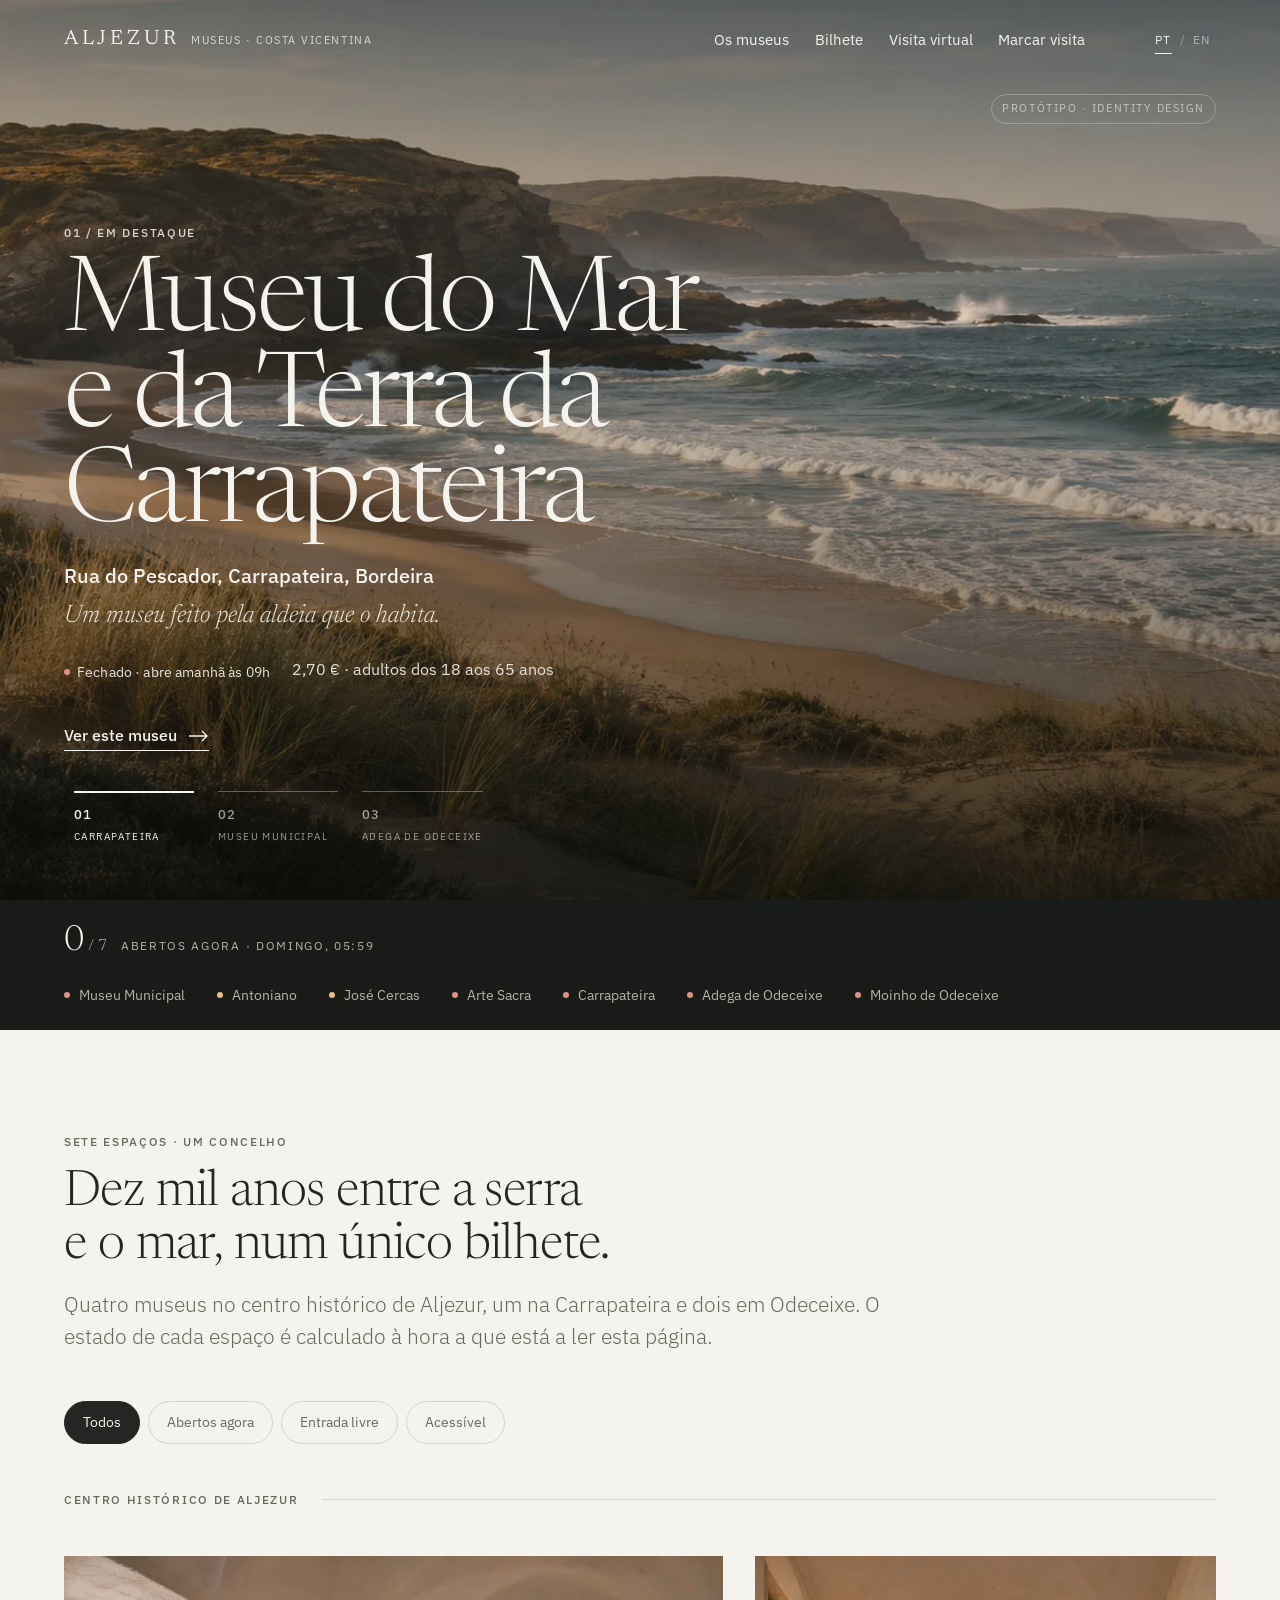
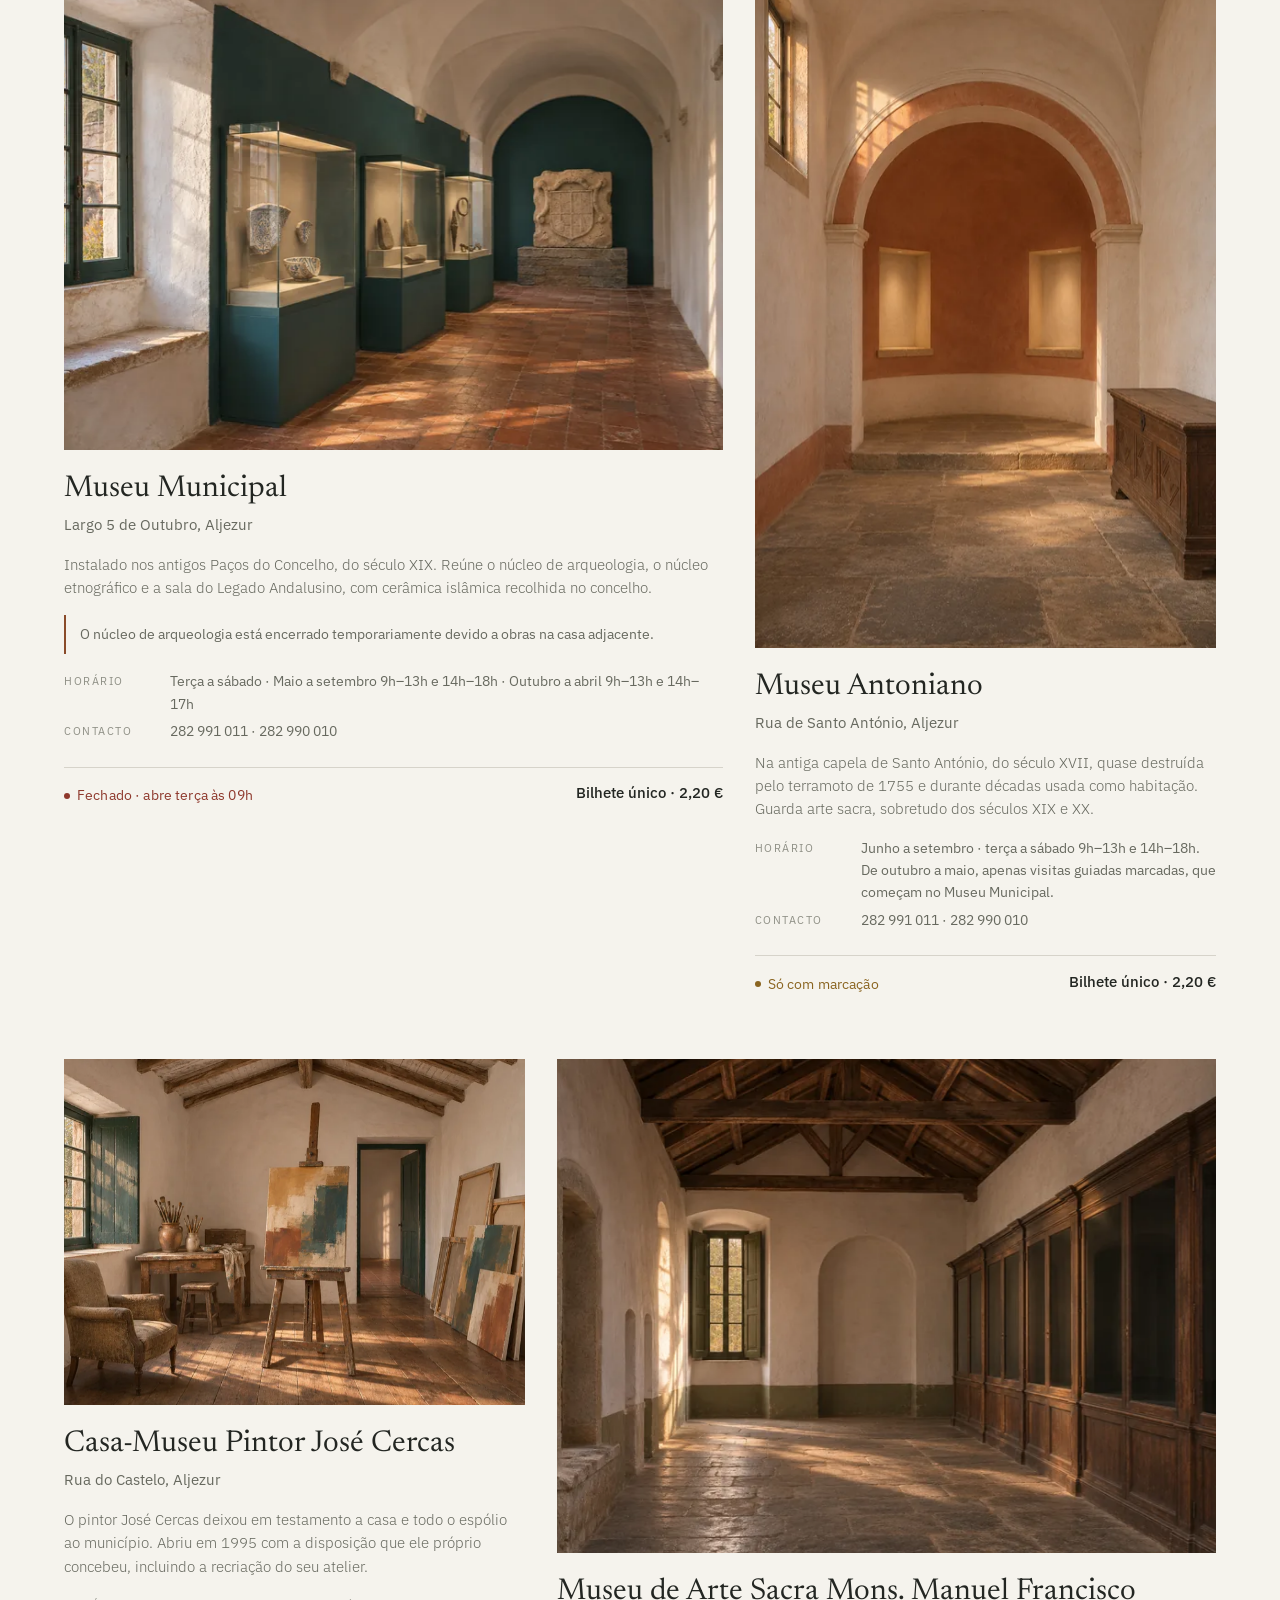
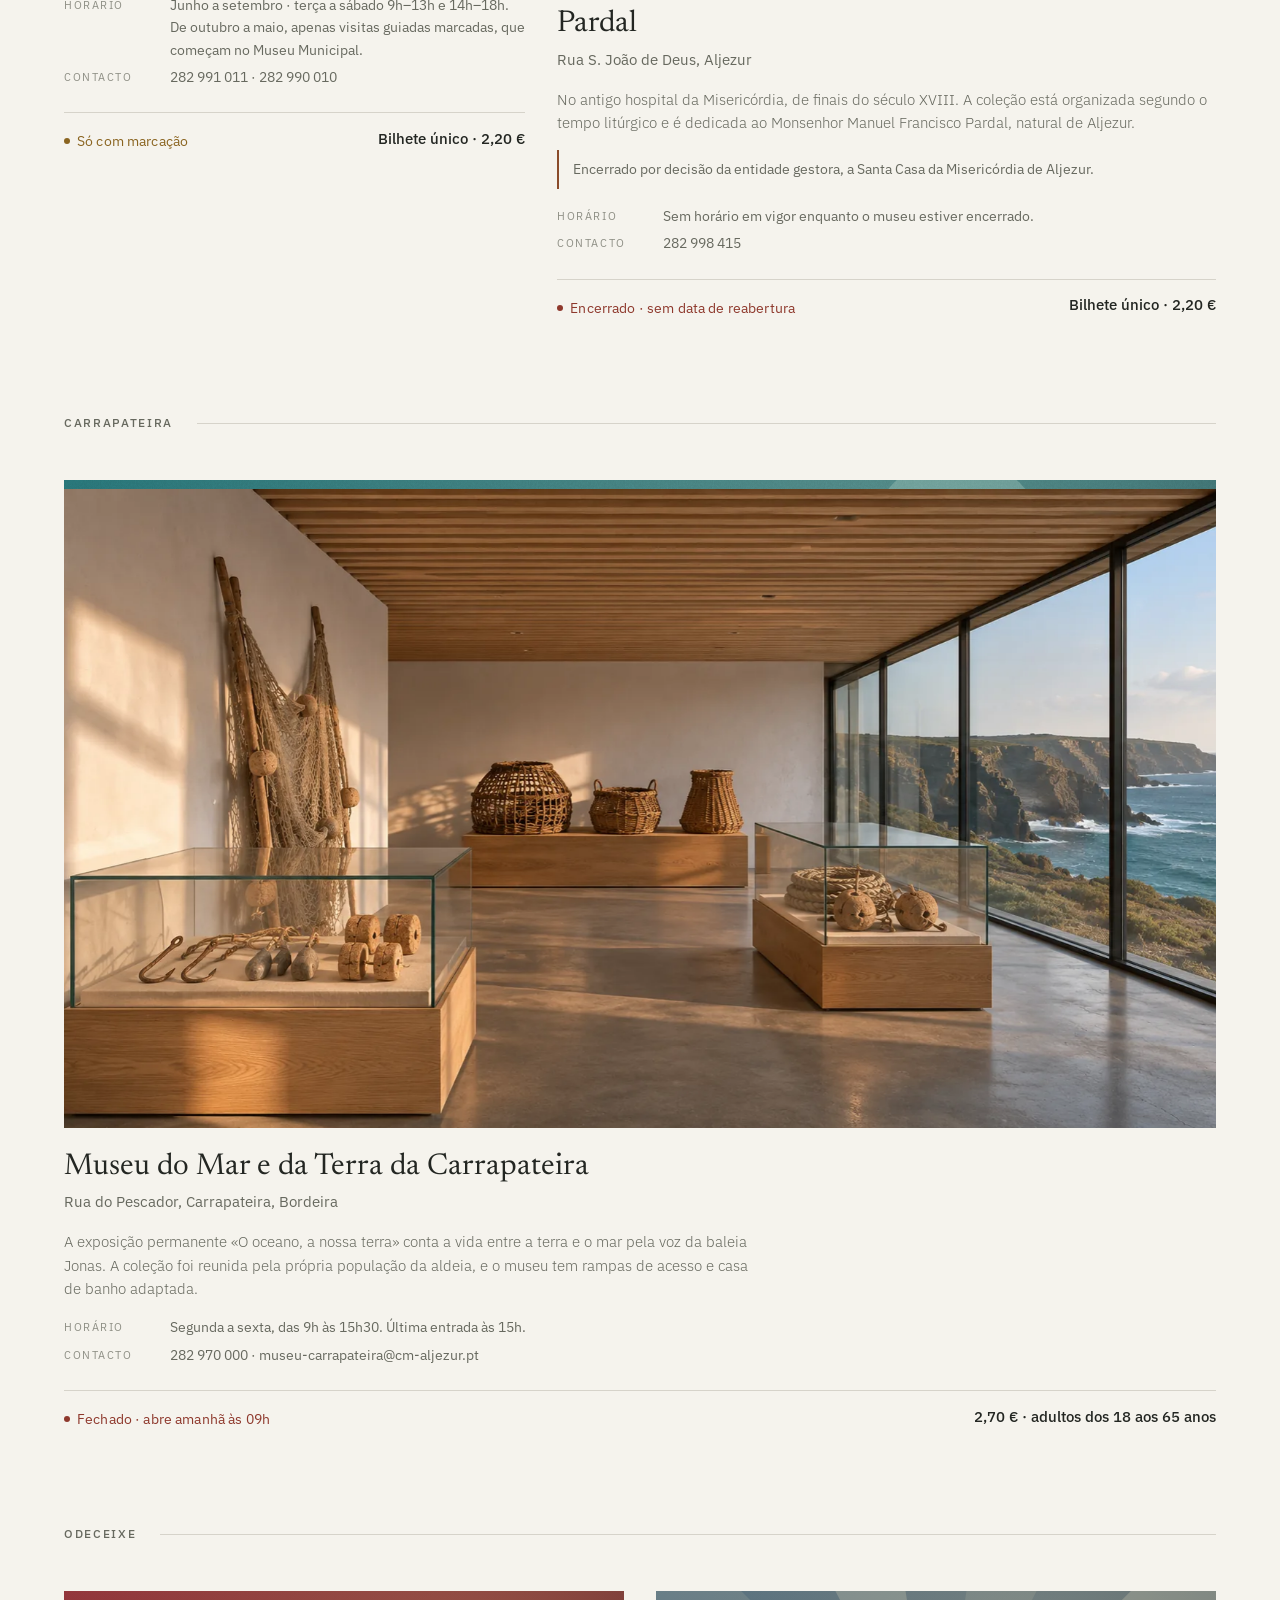
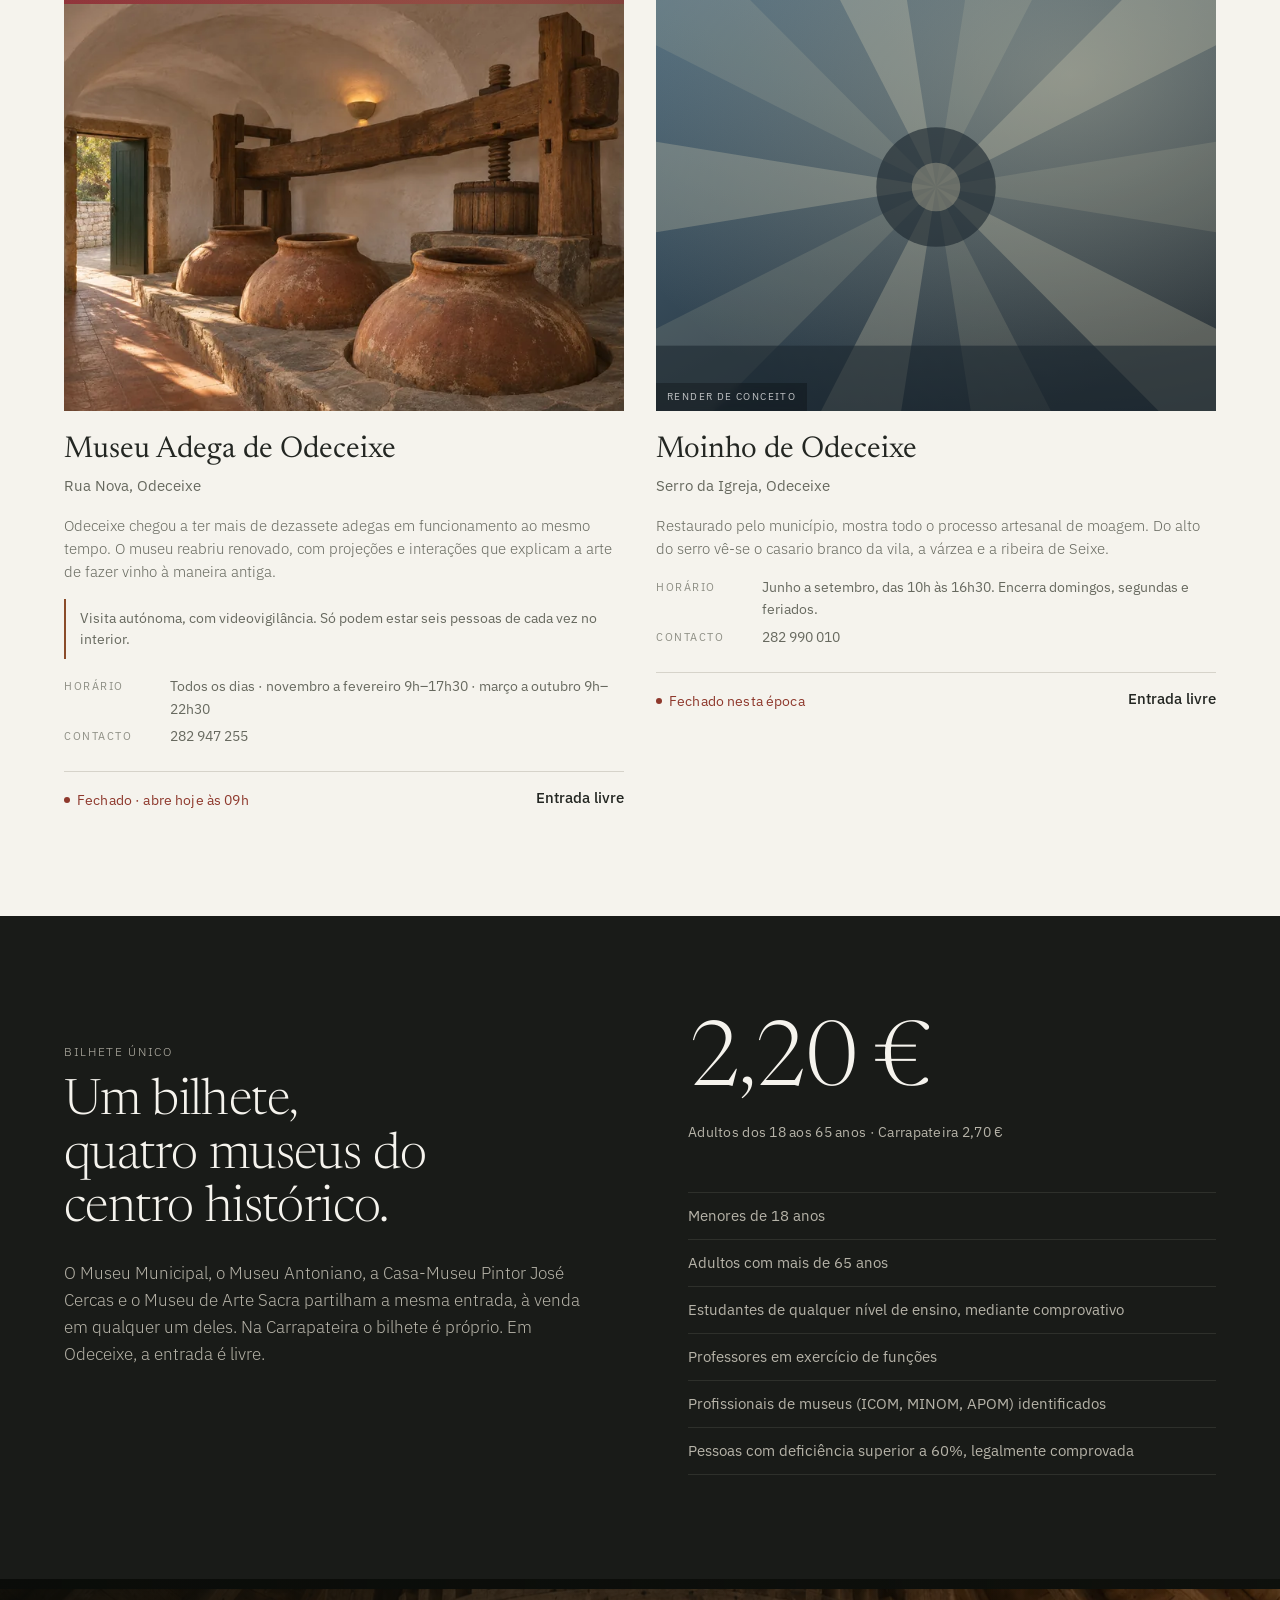
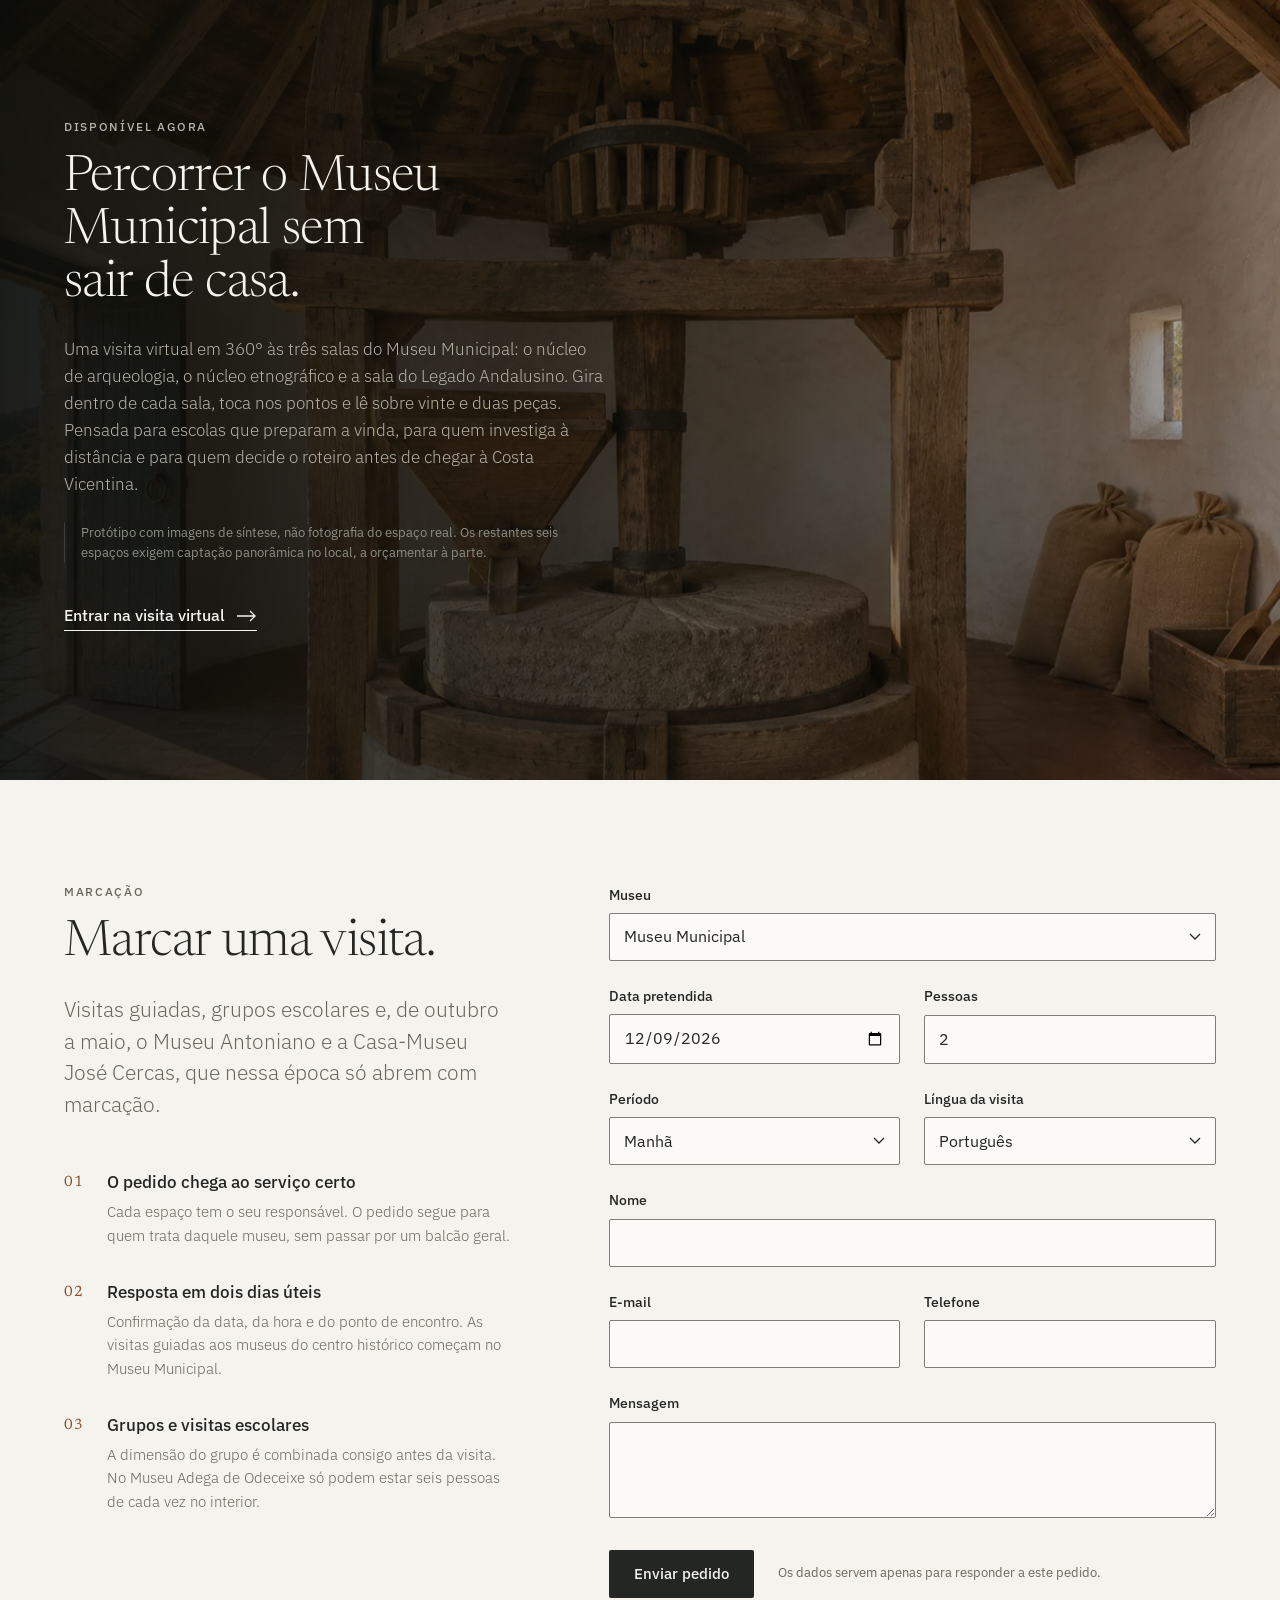
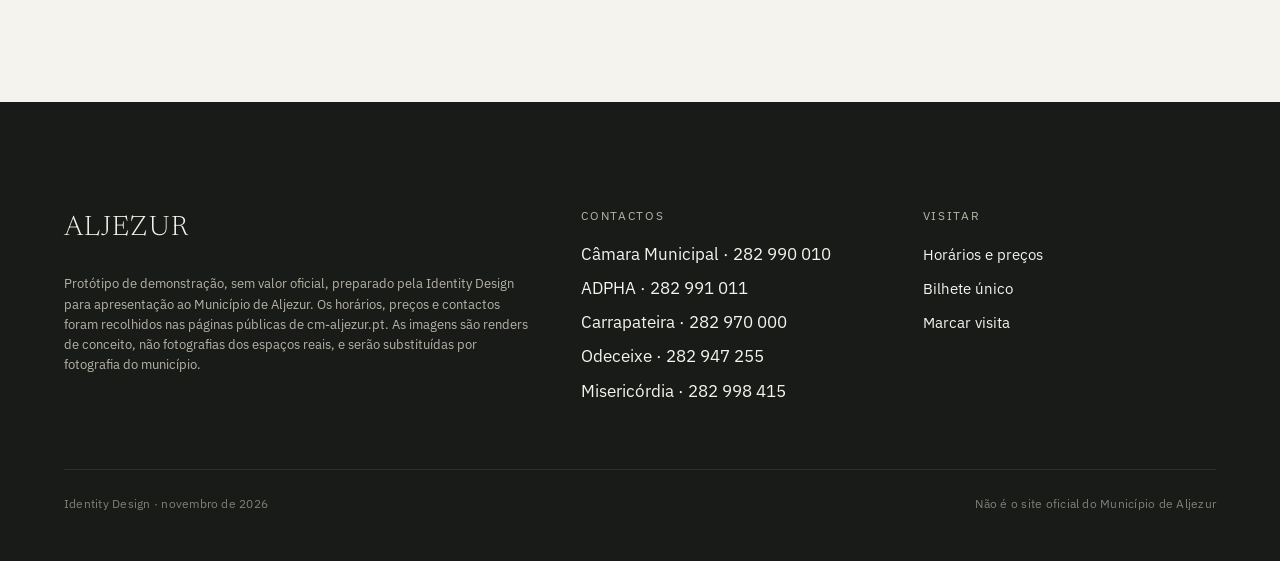
==== index.html @ 4572dcd6 "museu primeiro commit apresentação" ====
<!doctype html>
<html lang="pt-PT" class="no-js">
<head>
<meta charset="utf-8">
<meta name="viewport" content="width=device-width, initial-scale=1, viewport-fit=cover">
<title>Museus de Aljezur — protótipo Identity Design</title>
<meta name="robots" content="noindex, nofollow">
<meta name="theme-color" content="#F5F3ED">
<script>document.documentElement.classList.replace('no-js','js')</script>
<link rel="preconnect" href="https://fonts.googleapis.com">
<link rel="preconnect" href="https://fonts.gstatic.com" crossorigin>
<link href="https://fonts.googleapis.com/css2?family=Newsreader:ital,opsz,wght@0,6..72,300;0,6..72,400;0,6..72,500;1,6..72,300;1,6..72,400&family=IBM+Plex+Sans:wght@300;400;500;600&display=swap" rel="stylesheet">
<link rel="stylesheet" href="css/site.css">
</head>
<body>
<a class="sr-only" href="#conteudo">Saltar para o conteúdo</a>

<header class="site-header" data-header>
  <div class="site-header__inner">
    <a class="brand" href="#top"><span class="brand__word">ALJEZUR</span><span class="brand__desc" data-i="brandDesc">Museus · Costa Vicentina</span></a>
    <nav class="site-nav" aria-label="Principal">
      <ul>
        <li><a href="#museus" data-i="nav1">Os museus</a></li>
        <li><a href="#bilhete" data-i="nav2">Bilhete</a></li>
        <li><a href="visita.html" data-i="nav4">Visita virtual</a></li>
        <li><a href="#marcar" data-i="nav3">Marcar visita</a></li>
      </ul>
    </nav>
    <div class="lang">
      <button id="bpt" class="on" onclick="setLang('pt')">PT</button><span class="sep">/</span><button id="ben" onclick="setLang('en')">EN</button>
    </div>
  </div>
</header>

<main id="conteudo">

<section class="hero" id="top" data-hero>
  <div class="hero__stack" id="heroStack"></div>
  <div class="hero__scrim" aria-hidden="true"></div>
  <span class="hero__proto" data-i="protoTag">Protótipo · Identity Design</span>
  <div class="hero__inner container">
    <div class="hero__content" id="heroContent">
      <p class="label"><span id="hNum">01</span> / <span data-i="hLabel">Em destaque</span></p>
      <h1 class="hero__title" id="hTitle">—</h1>
      <p class="hero__place" id="hPlace">—</p>
      <p class="hero__tagline" id="hTag">—</p>
      <p class="hero__facts"><span id="hStatus"></span><span id="hPrice"></span></p>
      <a class="link-cta link-cta--light hero__cta" href="#museus"><span data-i="hCta">Ver este museu</span> <svg class="arrow" viewBox="0 0 20 12" aria-hidden="true"><path d="M0 6h18M13 1l5 5-5 5" fill="none" stroke="currentColor" stroke-width="1.3"/></svg></a>
    </div>
    <div class="hero__controls" id="heroDots" role="group"></div>
  </div>
</section>

<section class="statusbar">
  <div class="container statusbar__inner">
    <div class="statusbar__now">
      <span class="statusbar__n"><span id="openCount">—</span><span style="font-size:1rem;color:var(--on-dark-2)"> / 7</span></span>
      <span class="statusbar__lbl"><span data-i="sbLbl">Abertos agora</span> · <span id="nowLine">—</span></span>
    </div>
    <ul class="statusbar__list" id="sbList"></ul>
  </div>
</section>

<section class="section" id="museus">
  <div class="container">
    <div class="section-head" data-reveal>
      <p class="label" data-i="secLbl">Sete espaços · um concelho</p>
      <h2 class="section-title" data-i="secTitle">Dez mil anos entre a serra e o mar, num único bilhete.</h2>
      <p class="lede" data-i="secLede">Quatro museus no centro histórico de Aljezur, um na Carrapateira e dois em Odeceixe. O estado de cada espaço é calculado à hora a que está a ler esta página.</p>
      <div class="filters" id="filters"></div>
    </div>
    <div id="zones"></div>
  </div>
</section>

<section class="section band" id="bilhete">
  <div class="container band__grid">
    <div data-reveal>
      <p class="label" style="color:var(--on-dark-2)" data-i="bLbl">Bilhete único</p>
      <h2 class="section-title" style="margin-top:var(--s4)" data-i="bTitle">Um bilhete, quatro museus do centro histórico.</h2>
      <p data-i="bText">O Museu Municipal, o Museu Antoniano, a Casa-Museu Pintor José Cercas e o Museu de Arte Sacra partilham a mesma entrada, à venda em qualquer um deles. Na Carrapateira o bilhete é próprio. Em Odeceixe, a entrada é livre.</p>
    </div>
    <div data-reveal>
      <div class="band__price">2,20 €</div>
      <div class="band__u" data-i="bU">Adultos dos 18 aos 65 anos · Carrapateira 2,70 €</div>
      <ul class="free" id="freeList"></ul>
    </div>
  </div>
</section>

<section class="tour" id="visita">
  <div class="tour__media"><img src="img/moinho-1300.webp" srcset="img/moinho-760.webp 760w, img/moinho-1300.webp 1300w" sizes="100vw" alt="" loading="lazy" decoding="async"></div>
  <div class="tour__scrim" aria-hidden="true"></div>
  <div class="tour__inner">
    <div class="tour__box" data-reveal>
      <p class="label" style="color:var(--on-dark-2)" data-i="tLbl">Próxima fase</p>
      <h2 class="section-title" data-i="tTitle">Percorrer os sete espaços sem sair de casa.</h2>
      <p class="t" data-i="tText">Uma visita virtual em 360°, sala a sala, com os mesmos textos e horários desta página. Pensada para escolas que preparam a vinda, para quem investiga à distância e para quem decide o roteiro antes de chegar à Costa Vicentina.</p>
      <p class="note" data-i="tNote">Requer fotografia panorâmica feita no local, espaço a espaço. Fase autónoma, a orçamentar à parte.</p>
      <a class="link-cta link-cta--light" href="visita.html"><span data-i="tCta">Falar sobre a visita virtual</span> <svg class="arrow" viewBox="0 0 20 12" aria-hidden="true"><path d="M0 6h18M13 1l5 5-5 5" fill="none" stroke="currentColor" stroke-width="1.3"/></svg></a>
    </div>
  </div>
</section>

<section class="section" id="marcar">
  <div class="container book__grid">
    <div data-reveal>
      <p class="label" data-i="mLbl">Marcação</p>
      <h2 class="section-title" style="margin-top:var(--s4)" data-i="mTitle">Marcar uma visita.</h2>
      <p class="lede" style="margin-top:var(--s5)" data-i="mLede">Visitas guiadas, grupos escolares e, de outubro a maio, o Museu Antoniano e a Casa-Museu José Cercas, que nessa época só abrem com marcação.</p>
      <ol class="steps">
        <li><strong data-i="s1t">O pedido chega ao serviço certo</strong><span data-i="s1d">Cada espaço tem o seu responsável. O pedido segue para quem trata daquele museu, sem passar por um balcão geral.</span></li>
        <li><strong data-i="s2t">Resposta em dois dias úteis</strong><span data-i="s2d">Confirmação da data, da hora e do ponto de encontro. As visitas guiadas aos museus do centro histórico começam no Museu Municipal.</span></li>
        <li><strong data-i="s3t">Grupos e visitas escolares</strong><span data-i="s3d">A dimensão do grupo é combinada consigo antes da visita. No Museu Adega de Odeceixe só podem estar seis pessoas de cada vez no interior.</span></li>
      </ol>
    </div>
    <div data-reveal>
      <form class="form" id="form" onsubmit="return send(event)">
        <div class="field"><label class="field__label" for="mu" data-i="lmu">Museu</label><select class="field__input" id="mu" required></select></div>
        <div class="fieldset two">
          <div class="field"><label class="field__label" for="dt" data-i="ldt">Data pretendida</label><input class="field__input" type="date" id="dt" required></div>
          <div class="field"><label class="field__label" for="pp" data-i="lpp">Pessoas</label><input class="field__input" type="number" id="pp" min="1" max="60" value="2" required></div>
        </div>
        <div class="fieldset two">
          <div class="field"><label class="field__label" for="hh" data-i="lhh">Período</label><select class="field__input" id="hh"><option data-i="o1">Manhã</option><option data-i="o2">Tarde</option></select></div>
          <div class="field"><label class="field__label" for="ln" data-i="lln">Língua da visita</label><select class="field__input" id="ln"><option>Português</option><option>English</option><option>Deutsch</option><option>Français</option></select></div>
        </div>
        <div class="field"><label class="field__label" for="nm" data-i="lnm">Nome</label><input class="field__input" type="text" id="nm" required></div>
        <div class="fieldset two">
          <div class="field"><label class="field__label" for="em" data-i="lem">E-mail</label><input class="field__input" type="email" id="em" required></div>
          <div class="field"><label class="field__label" for="tl" data-i="ltl">Telefone</label><input class="field__input" type="tel" id="tl"></div>
        </div>
        <div class="field"><label class="field__label" for="ms" data-i="lms">Mensagem</label><textarea class="field__input" id="ms"></textarea></div>
        <div class="form__foot">
          <button class="btn btn--primary" type="submit" data-i="lsend">Enviar pedido</button>
          <span class="form__note" data-i="lhint">Os dados servem apenas para responder a este pedido.</span>
        </div>
      </form>
      <div class="sent" id="sent">
        <h3 data-i="sentH">Pedido registado</h3>
        <p data-i="sentP">Receberia agora um e-mail de confirmação, e o pedido seguiria para o serviço responsável por este museu.</p>
        <div class="m" data-i="sentM">Neste protótipo nada é enviado nem guardado. Na versão final, o destino de cada pedido é definido com o Município.</div>
      </div>
    </div>
  </div>
</section>

</main>



<footer class="site-footer">
  <div class="container">
    <div class="site-footer__grid">
      <div>
        <div class="site-footer__word">ALJEZUR</div>
        <p class="site-footer__demo" data-i="fDemo">Protótipo de demonstração, sem valor oficial, preparado pela Identity Design para apresentação ao Município de Aljezur. Os horários, preços e contactos foram recolhidos nas páginas públicas de cm-aljezur.pt. As imagens são renders de conceito, não fotografias dos espaços reais, e serão substituídas por fotografia do município.</p>
      </div>
      <div>
        <h4 data-i="fh1">Contactos</h4>
        <ul>
          <li>Câmara Municipal · 282 990 010</li>
          <li>ADPHA · 282 991 011</li>
          <li>Carrapateira · 282 970 000</li>
          <li>Odeceixe · 282 947 255</li>
          <li>Misericórdia · 282 998 415</li>
        </ul>
      </div>
      <div>
        <h4 data-i="fh2">Visitar</h4>
        <ul>
          <li><a href="#museus" data-i="fl1">Horários e preços</a></li>
          <li><a href="#bilhete" data-i="fl2">Bilhete único</a></li>
          <li><a href="#marcar" data-i="fl3">Marcar visita</a></li>
        </ul>
      </div>
    </div>
    <div class="site-footer__sig">
      <span data-i="fs1">Identity Design · novembro de 2026</span>
      <span data-i="fs2">Não é o site oficial do Município de Aljezur</span>
    </div>
  </div>
</footer>

<script>
/* ============================ arte ============================ */
let UID=0;
const star=(cx,cy,r)=>{let p='';for(let i=0;i<16;i++){const a=(Math.PI*2/16)*i-Math.PI/2,rr=i%2?r*0.46:r;p+=(i?'L':'M')+(cx+Math.cos(a)*rr).toFixed(1)+' '+(cy+Math.sin(a)*rr).toFixed(1)}return p+'Z'};
const wedge=(cx,cy,r,a0,a1)=>{const x0=cx+Math.cos(a0)*r,y0=cy+Math.sin(a0)*r,x1=cx+Math.cos(a1)*r,y1=cy+Math.sin(a1)*r;
  return `M${cx} ${cy} L${x0.toFixed(1)} ${y0.toFixed(1)} A${r} ${r} 0 0 1 ${x1.toFixed(1)} ${y1.toFixed(1)} Z`};

function art(kind){
  const id='a'+(++UID);
  const P={
    municipal:['#13332F','#C07A33','#F0D9B0','star'],
    antoniano:['#43200F','#C2541F','#F2CE9C','arch'],
    cercas:['#2E1B2B','#A8503C','#EBB98E','brush'],
    sacra:['#232A1E','#6F7A4E','#DCD6AE','vault'],
    carrapateira:['#07262F','#1E6E72','#AFD8C8','wave'],
    adega:['#2C1016','#8E2F38','#E0A074','vine'],
    moinho:['#1C2730','#4E6B7E','#DCD3B4','mill']
  }[kind];
  const [c1,c2,c3,motif]=P;
  const M={
    star:`<g>
      ${[...Array(4)].map((_,r)=>[...Array(5)].map((_,c)=>{
        const x=c*320-100+(r%2?160:0),y=r*300-110;
        return `<path d="${star(x,y,170)}" fill="${c3}" opacity="${0.1+((r+c)%3)*0.09}"/>
                <path d="${star(x,y,78)}" fill="${c1}" opacity=".5"/>`}).join('')).join('')}
      <rect x="0" y="690" width="1200" height="210" fill="${c1}" opacity=".55"/></g>`,
    arch:`<g>
      <rect x="0" y="0" width="1200" height="900" fill="none"/>
      ${[[-40,470,300],[300,380,330],[700,440,310]].map(([x,y,w],i)=>
      `<path d="M${x} 900 L${x} ${y} A${w/2} ${w/2} 0 0 1 ${x+w} ${y} L${x+w} 900 Z" fill="${c3}" opacity="${[.2,.3,.16][i]}"/>`).join('')}
      <path d="M470 900 L470 560 A95 95 0 0 1 660 560 L660 900 Z" fill="${c1}" opacity=".6"/>
      <rect x="0" y="828" width="1200" height="72" fill="${c1}" opacity=".7"/></g>`,
    brush:`<g>
      <rect x="0" y="700" width="1200" height="200" fill="${c1}" opacity=".5"/>
      <rect x="90" y="250" width="330" height="450" fill="${c3}" opacity=".34"/>
      <rect x="140" y="300" width="230" height="350" fill="${c1}" opacity=".42"/>
      <rect x="455" y="140" width="420" height="560" fill="${c3}" opacity=".2"/>
      <rect x="515" y="200" width="300" height="440" fill="${c1}" opacity=".3"/>
      <rect x="905" y="330" width="250" height="370" fill="${c3}" opacity=".3" transform="rotate(-5 1030 515)"/>
      <path d="M560 700 L620 420 L700 560 L760 470 L820 700 Z" fill="${c3}" opacity=".3"/>
      <circle cx="660" cy="330" r="52" fill="${c3}" opacity=".3"/></g>`,
    vault:`<g>
      <rect x="0" y="770" width="1200" height="130" fill="${c1}" opacity=".6"/>
      <path d="M330 770 L330 390 A270 270 0 0 1 870 390 L870 770 Z" fill="${c3}" opacity=".3"/>
      <path d="M400 770 L400 410 A200 200 0 0 1 800 410 L800 770 Z" fill="${c1}" opacity=".45"/>
      <path d="M470 770 L470 430 A130 130 0 0 1 730 430 L730 770 Z" fill="${c3}" opacity=".26"/>
      <path d="M545 770 L545 450 A55 55 0 0 1 655 450 L655 770 Z" fill="${c1}" opacity=".5"/>
      <circle cx="600" cy="250" r="78" fill="${c3}" opacity=".3"/>
      <circle cx="600" cy="250" r="34" fill="${c1}" opacity=".45"/>
      ${[...Array(8)].map((_,i)=>`<path d="${wedge(600,250,78,(i*Math.PI/4)-0.1,(i*Math.PI/4)+0.1)}" fill="${c1}" opacity=".4"/>`).join('')}</g>`,
    wave:`<g>
      ${[[200,.12],[330,.16],[460,.2],[590,.26],[720,.34],[850,.44]].map(([y,o],i)=>
      `<path d="M-60 ${y} C 240 ${y-70}, 420 ${y+60}, 700 ${y-20} S 1080 ${y-80}, 1280 ${y+10} L1280 900 L-60 900 Z" fill="${c3}" opacity="${o}"/>`).join('')}
      <circle cx="930" cy="180" r="92" fill="${c3}" opacity=".3"/>
      <path d="M-60 560 C 240 490, 420 620, 700 540 S 1080 460, 1280 550 L1280 900 L-60 900 Z" fill="${c1}" opacity=".35"/></g>`,
    vine:`<g>
      ${[[200,.2],[560,.3],[900,.16]].map(([x,o])=>
      `<path d="M${x-150} 900 C ${x-205} 520, ${x-80} 340, ${x} 250 C ${x+80} 340, ${x+205} 520, ${x+150} 900 Z" fill="${c3}" opacity="${o}"/>
       <rect x="${x-46}" y="150" width="92" height="110" fill="${c3}" opacity="${o}"/>`).join('')}
      <path d="M410 900 C 355 520, 480 340, 560 250 C 640 340, 765 520, 710 900 Z" fill="${c1}" opacity=".4"/>
      <rect x="0" y="812" width="1200" height="88" fill="${c1}" opacity=".6"/></g>`,
    mill:`<g>
      ${[...Array(10)].map((_,i)=>`<path d="${wedge(600,420,980,(i*Math.PI*2/10)-0.16,(i*Math.PI*2/10)+0.16)}" fill="${c3}" opacity="${i%2?.26:.13}"/>`).join('')}
      <circle cx="600" cy="420" r="128" fill="${c1}" opacity=".62"/>
      <circle cx="600" cy="420" r="52" fill="${c3}" opacity=".3"/>
      <rect x="0" y="760" width="1200" height="140" fill="${c1}" opacity=".6"/></g>`
  }[motif];
  return `<svg viewBox="0 0 1200 900" preserveAspectRatio="xMidYMid slice" xmlns="http://www.w3.org/2000/svg" role="img" aria-hidden="true">
  <defs>
    <linearGradient id="g${id}" x1="0" y1="0" x2=".7" y2="1">
      <stop offset="0" stop-color="${c2}"/><stop offset="1" stop-color="${c1}"/>
    </linearGradient>
    <radialGradient id="r${id}" cx=".74" cy=".2" r=".9">
      <stop offset="0" stop-color="${c3}" stop-opacity=".4"/><stop offset="1" stop-color="${c3}" stop-opacity="0"/>
    </radialGradient>
    <filter id="n${id}"><feTurbulence type="fractalNoise" baseFrequency=".85" numOctaves="4" stitchTiles="stitch"/><feColorMatrix type="saturate" values="0"/></filter>
  </defs>
  <rect width="1200" height="900" fill="url(#g${id})"/>
  <rect width="1200" height="900" fill="url(#r${id})"/>
  ${M}
  <rect width="1200" height="900" filter="url(#n${id})" opacity=".26" style="mix-blend-mode:overlay"/>
</svg>`;
}

/* ============================ dados ============================ */
const M=[
{id:'municipal',zona:'historico',free:false,acess:false,span:'span-7',
 nome:{pt:'Museu Municipal',en:'Municipal Museum'},
 curto:{pt:'Museu Municipal',en:'Municipal Museum'},
 lugar:{pt:'Largo 5 de Outubro, Aljezur',en:'Largo 5 de Outubro, Aljezur'},
 tag:{pt:'Dez mil anos debaixo do mesmo telhado.',en:'Ten thousand years under one roof.'},
 d:{pt:'Instalado nos antigos Paços do Concelho, do século XIX. Reúne o núcleo de arqueologia, o núcleo etnográfico e a sala do Legado Andalusino, com cerâmica islâmica recolhida no concelho.',
    en:'Set in the 19th-century former town hall. It brings together the archaeology collection, the ethnographic rooms and the Andalusian Legacy hall, with Islamic ceramics found across the municipality.'},
 bilhete:{pt:'Bilhete único · 2,20 €',en:'Combined ticket · €2.20'},
 tel:'282 991 011 · 282 990 010',
 aviso:{pt:'O núcleo de arqueologia está encerrado temporariamente devido a obras na casa adjacente.',
        en:'The archaeology room is temporarily closed owing to building work next door.'},
 ht:{pt:'Terça a sábado · Maio a setembro 9h–13h e 14h–18h · Outubro a abril 9h–13h e 14h–17h',
     en:'Tuesday to Saturday · May–Sep 9am–1pm and 2–6pm · Oct–Apr 9am–1pm and 2–5pm'},
 ep:[{m:[5,6,7,8,9],d:[2,3,4,5,6],j:[[540,780],[840,1080]]},
     {m:[10,11,12,1,2,3,4],d:[2,3,4,5,6],j:[[540,780],[840,1020]]}]},

{id:'antoniano',zona:'historico',free:false,acess:false,span:'span-5',tall:true,
 nome:{pt:'Museu Antoniano',en:'St Anthony Museum'},
 curto:{pt:'Antoniano',en:'St Anthony'},
 lugar:{pt:'Rua de Santo António, Aljezur',en:'Rua de Santo António, Aljezur'},
 tag:{pt:'Uma capela que o terramoto não levou por inteiro.',en:'A chapel the earthquake did not take whole.'},
 d:{pt:'Na antiga capela de Santo António, do século XVII, quase destruída pelo terramoto de 1755 e durante décadas usada como habitação. Guarda arte sacra, sobretudo dos séculos XIX e XX.',
    en:'In the 17th-century chapel of St Anthony, all but destroyed by the 1755 earthquake and later lived in as a house. It holds sacred art, mostly from the 19th and 20th centuries.'},
 bilhete:{pt:'Bilhete único · 2,20 €',en:'Combined ticket · €2.20'},
 tel:'282 991 011 · 282 990 010',
 ht:{pt:'Junho a setembro · terça a sábado 9h–13h e 14h–18h. De outubro a maio, apenas visitas guiadas marcadas, que começam no Museu Municipal.',
     en:'June to September · Tuesday to Saturday 9am–1pm and 2–6pm. October to May, booked guided visits only, starting at the Municipal Museum.'},
 ep:[{m:[6,7,8,9],d:[2,3,4,5,6],j:[[540,780],[840,1080]]},
     {m:[10,11,12,1,2,3,4,5],marcacao:true}]},

{id:'cercas',zona:'historico',free:false,acess:false,span:'span-5',
 nome:{pt:'Casa-Museu Pintor José Cercas',en:'José Cercas House Museum'},
 curto:{pt:'José Cercas',en:'José Cercas'},
 lugar:{pt:'Rua do Castelo, Aljezur',en:'Rua do Castelo, Aljezur'},
 tag:{pt:'A casa de um pintor, tal como ele a deixou.',en:'A painter’s house, exactly as he left it.'},
 d:{pt:'O pintor José Cercas deixou em testamento a casa e todo o espólio ao município. Abriu em 1995 com a disposição que ele próprio concebeu, incluindo a recriação do seu atelier.',
    en:'The painter José Cercas left his house and everything in it to the municipality. It opened in 1995 arranged exactly as he had planned, his studio recreated.'},
 bilhete:{pt:'Bilhete único · 2,20 €',en:'Combined ticket · €2.20'},
 tel:'282 991 011 · 282 990 010',
 ht:{pt:'Junho a setembro · terça a sábado 9h–13h e 14h–18h. De outubro a maio, apenas visitas guiadas marcadas, que começam no Museu Municipal.',
     en:'June to September · Tuesday to Saturday 9am–1pm and 2–6pm. October to May, booked guided visits only, starting at the Municipal Museum.'},
 ep:[{m:[6,7,8,9],d:[2,3,4,5,6],j:[[540,780],[840,1080]]},
     {m:[10,11,12,1,2,3,4,5],marcacao:true}]},

{id:'sacra',zona:'historico',free:false,acess:false,span:'span-7',fechado:true,
 nome:{pt:'Museu de Arte Sacra Mons. Manuel Francisco Pardal',en:'Mons. Manuel Francisco Pardal Museum of Sacred Art'},
 curto:{pt:'Arte Sacra',en:'Sacred Art'},
 lugar:{pt:'Rua S. João de Deus, Aljezur',en:'Rua S. João de Deus, Aljezur'},
 tag:{pt:'O antigo hospital da Misericórdia.',en:'The former Misericórdia hospital.'},
 d:{pt:'No antigo hospital da Misericórdia, de finais do século XVIII. A coleção está organizada segundo o tempo litúrgico e é dedicada ao Monsenhor Manuel Francisco Pardal, natural de Aljezur.',
    en:'In the late 18th-century former Misericórdia hospital. The collection follows the liturgical year and honours Monsignor Manuel Francisco Pardal, born in Aljezur.'},
 bilhete:{pt:'Bilhete único · 2,20 €',en:'Combined ticket · €2.20'},
 tel:'282 998 415',
 aviso:{pt:'Encerrado por decisão da entidade gestora, a Santa Casa da Misericórdia de Aljezur.',
        en:'Closed by decision of the managing body, Santa Casa da Misericórdia de Aljezur.'},
 ht:{pt:'Sem horário em vigor enquanto o museu estiver encerrado.',en:'No opening hours while the museum remains closed.'},
 ep:[]},

{id:'carrapateira',zona:'carrapateira',free:false,acess:true,span:'span-12',wide:true,
 nome:{pt:'Museu do Mar e da Terra da Carrapateira',en:'Carrapateira Museum of the Sea and the Land'},
 curto:{pt:'Carrapateira',en:'Carrapateira'},
 lugar:{pt:'Rua do Pescador, Carrapateira, Bordeira',en:'Rua do Pescador, Carrapateira, Bordeira'},
 tag:{pt:'Um museu feito pela aldeia que o habita.',en:'A museum made by the village that lives it.'},
 d:{pt:'A exposição permanente «O oceano, a nossa terra» conta a vida entre a terra e o mar pela voz da baleia Jonas. A coleção foi reunida pela própria população da aldeia, e o museu tem rampas de acesso e casa de banho adaptada.',
    en:'The permanent exhibition “The ocean, our land” tells of life between land and sea through the voice of Jonas the whale. The collection was gathered by the village itself, and the museum has access ramps and an adapted washroom.'},
 bilhete:{pt:'2,70 € · adultos dos 18 aos 65 anos',en:'€2.70 · adults aged 18 to 65'},
 tel:'282 970 000 · museu-carrapateira@cm-aljezur.pt',
 ht:{pt:'Segunda a sexta, das 9h às 15h30. Última entrada às 15h.',
     en:'Monday to Friday, 9am to 3.30pm. Last entry 3pm.'},
 ep:[{m:[1,2,3,4,5,6,7,8,9,10,11,12],d:[1,2,3,4,5],j:[[540,930]]}]},

{id:'adega',zona:'odeceixe',free:true,acess:false,span:'span-6',
 nome:{pt:'Museu Adega de Odeceixe',en:'Odeceixe Winery Museum'},
 curto:{pt:'Adega de Odeceixe',en:'Odeceixe Winery'},
 lugar:{pt:'Rua Nova, Odeceixe',en:'Rua Nova, Odeceixe'},
 tag:{pt:'Houve dezassete adegas a trabalhar ao mesmo tempo.',en:'Seventeen wineries once worked here at once.'},
 d:{pt:'Odeceixe chegou a ter mais de dezassete adegas em funcionamento ao mesmo tempo. O museu reabriu renovado, com projeções e interações que explicam a arte de fazer vinho à maneira antiga.',
    en:'Odeceixe once had more than seventeen wineries working at the same time. The museum has reopened renewed, with projections and interactive displays on the old way of making wine.'},
 bilhete:{pt:'Entrada livre',en:'Free entry'},
 tel:'282 947 255',
 aviso:{pt:'Visita autónoma, com videovigilância. Só podem estar seis pessoas de cada vez no interior.',
        en:'Self-guided visit, under video surveillance. Only six people may be inside at a time.'},
 ht:{pt:'Todos os dias · novembro a fevereiro 9h–17h30 · março a outubro 9h–22h30',
     en:'Every day · November–February 9am–5.30pm · March–October 9am–10.30pm'},
 ep:[{m:[11,12,1,2],d:[0,1,2,3,4,5,6],j:[[540,1050]]},
     {m:[3,4,5,6,7,8,9,10],d:[0,1,2,3,4,5,6],j:[[540,1350]]}]},

{id:'moinho',zona:'odeceixe',free:true,acess:false,span:'span-6',
 nome:{pt:'Moinho de Odeceixe',en:'Odeceixe Windmill'},
 curto:{pt:'Moinho de Odeceixe',en:'Odeceixe Windmill'},
 lugar:{pt:'Serro da Igreja, Odeceixe',en:'Serro da Igreja, Odeceixe'},
 tag:{pt:'Do alto do serro vê-se a várzea inteira.',en:'From the hilltop the whole floodplain opens up.'},
 d:{pt:'Restaurado pelo município, mostra todo o processo artesanal de moagem. Do alto do serro vê-se o casario branco da vila, a várzea e a ribeira de Seixe.',
    en:'Restored by the municipality, it shows the whole craft of milling. From the hilltop you look out over the white village, the floodplain and the Seixe stream.'},
 bilhete:{pt:'Entrada livre',en:'Free entry'},
 tel:'282 990 010',
 ht:{pt:'Junho a setembro, das 10h às 16h30. Encerra domingos, segundas e feriados.',
     en:'June to September, 10am to 4.30pm. Closed Sundays, Mondays and public holidays.'},
 ep:[{m:[6,7,8,9],d:[2,3,4,5,6],j:[[600,990]]}]}
];

const ZONAS={historico:{pt:'Centro histórico de Aljezur',en:'Aljezur historic centre'},
 carrapateira:{pt:'Carrapateira',en:'Carrapateira'},odeceixe:{pt:'Odeceixe',en:'Odeceixe'}};
const DESTAQUE=['carrapateira','municipal','adega'];
const CARDSIZES='(min-width:1024px) 56vw, (min-width:768px) 50vw, 92vw';
const IMG={
 municipal:{set:'img/municipal-760.webp 760w, img/municipal-1300.webp 1300w',src:'img/municipal-1300.webp',sizes:CARDSIZES},
 antoniano:{set:'img/antoniano-580.webp 580w, img/antoniano-950.webp 950w',src:'img/antoniano-950.webp',sizes:'(min-width:768px) 40vw, 92vw'},
 cercas:{set:'img/cercas-760.webp 760w, img/cercas-1300.webp 1300w',src:'img/cercas-1300.webp',sizes:CARDSIZES},
 sacra:{set:'img/sacra-760.webp 760w, img/sacra-1300.webp 1300w',src:'img/sacra-1300.webp',sizes:CARDSIZES},
 carrapateira:{set:'img/carrapateira-1000.webp 1000w, img/carrapateira-1672.webp 1672w',src:'img/carrapateira-1672.webp',sizes:'(min-width:768px) 92vw, 100vw'},
 adega:{set:'img/adega-760.webp 760w, img/adega-1300.webp 1300w',src:'img/adega-1300.webp',sizes:'(min-width:768px) 48vw, 92vw'},
 moinho:{set:'img/moinho-760.webp 760w, img/moinho-1300.webp 1300w',src:'img/moinho-1300.webp',sizes:'(min-width:768px) 48vw, 92vw'}
};
const HEROIMG={
 carrapateira:{set:'img/hero-2-1100.webp 1100w, img/hero-2-1672.webp 1672w',src:'img/hero-2-1672.webp'},
 municipal:{set:'img/hero-1-1100.webp 1100w, img/hero-1-1672.webp 1672w',src:'img/hero-1-1672.webp'},
 adega:{set:'img/hero-3-1100.webp 1100w, img/hero-3-1672.webp 1672w',src:'img/hero-3-1672.webp'}
};

const T={
pt:{brandDesc:'Museus · Costa Vicentina',nav1:'Os museus',nav2:'Bilhete',nav3:'Marcar visita',nav4:'Visita virtual',
 protoTag:'Protótipo · Identity Design',hLabel:'Em destaque',hCta:'Ver este museu',
 sbLbl:'Abertos agora',secLbl:'Sete espaços · um concelho',
 secTitle:'Dez mil anos entre a serra e o mar, num único bilhete.',
 secLede:'Quatro museus no centro histórico de Aljezur, um na Carrapateira e dois em Odeceixe. O estado de cada espaço é calculado à hora a que está a ler esta página.',
 bLbl:'Bilhete único',bTitle:'Um bilhete, quatro museus do centro histórico.',
 bText:'O Museu Municipal, o Museu Antoniano, a Casa-Museu Pintor José Cercas e o Museu de Arte Sacra partilham a mesma entrada, à venda em qualquer um deles. Na Carrapateira o bilhete é próprio. Em Odeceixe, a entrada é livre.',
 bU:'Adultos dos 18 aos 65 anos · Carrapateira 2,70 €',
 free:['Menores de 18 anos','Adultos com mais de 65 anos','Estudantes de qualquer nível de ensino, mediante comprovativo','Professores em exercício de funções','Profissionais de museus (ICOM, MINOM, APOM) identificados','Pessoas com deficiência superior a 60%, legalmente comprovada'],
 tLbl:'Disponível agora',tTitle:'Percorrer o Museu Municipal sem sair de casa.',
 tText:'Uma visita virtual em 360° às três salas do Museu Municipal: o núcleo de arqueologia, o núcleo etnográfico e a sala do Legado Andalusino. Gira dentro de cada sala, toca nos pontos e lê sobre vinte e duas peças. Pensada para escolas que preparam a vinda, para quem investiga à distância e para quem decide o roteiro antes de chegar à Costa Vicentina.',
 tNote:'Protótipo com imagens de síntese, não fotografia do espaço real. Os restantes seis espaços exigem captação panorâmica no local, a orçamentar à parte.',
 tCta:'Entrar na visita virtual',
 mLbl:'Marcação',mTitle:'Marcar uma visita.',
 mLede:'Visitas guiadas, grupos escolares e, de outubro a maio, o Museu Antoniano e a Casa-Museu José Cercas, que nessa época só abrem com marcação.',
 s1t:'O pedido chega ao serviço certo',s1d:'Cada espaço tem o seu responsável. O pedido segue para quem trata daquele museu, sem passar por um balcão geral.',
 s2t:'Resposta em dois dias úteis',s2d:'Confirmação da data, da hora e do ponto de encontro. As visitas guiadas aos museus do centro histórico começam no Museu Municipal.',
 s3t:'Grupos e visitas escolares',s3d:'A dimensão do grupo é combinada consigo antes da visita. No Museu Adega de Odeceixe só podem estar seis pessoas de cada vez no interior.',
 lmu:'Museu',ldt:'Data pretendida',lpp:'Pessoas',lhh:'Período',o1:'Manhã',o2:'Tarde',lln:'Língua da visita',lnm:'Nome',lem:'E-mail',ltl:'Telefone',lms:'Mensagem',lsend:'Enviar pedido',
 lhint:'Os dados servem apenas para responder a este pedido.',
 sentH:'Pedido registado',sentP:'Receberia agora um e-mail de confirmação, e o pedido seguiria para o serviço responsável por este museu.',
 sentM:'Neste protótipo nada é enviado nem guardado. Na versão final, o destino de cada pedido é definido com o Município.',
 fDemo:'Protótipo de demonstração, sem valor oficial, preparado pela Identity Design para apresentação ao Município de Aljezur. Os horários, preços e contactos foram recolhidos nas páginas públicas de cm-aljezur.pt. As imagens são renders de conceito, não fotografias dos espaços reais, e serão substituídas por fotografia do município.',
 fh1:'Contactos',fh2:'Visitar',fl1:'Horários e preços',fl2:'Bilhete único',fl3:'Marcar visita',
 fs1:'Identity Design · novembro de 2026',fs2:'Não é o site oficial do Município de Aljezur',
 fTodos:'Todos',fAbertos:'Abertos agora',fLivre:'Entrada livre',fAcess:'Acessível',
 rHorario:'Horário',rMorada:'Morada',rContacto:'Contacto',
 aberto:'Aberto agora',fecha:'fecha às',fechado:'Fechado',encerrado:'Encerrado',marcacao:'Só com marcação',epoca:'Fechado nesta época',
 abre:'abre',hoje:'hoje',amanha:'amanhã',as:'às',semPrevisao:'sem data de reabertura',
 verMais:'Marcar visita',imagem:'Render de conceito',
 ndias:['domingo','segunda','terça','quarta','quinta','sexta','sábado']},
en:{brandDesc:'Museums · Vicentine Coast',nav1:'The museums',nav2:'Ticket',nav3:'Book a visit',nav4:'Virtual visit',
 protoTag:'Prototype · Identity Design',hLabel:'Featured',hCta:'See this museum',
 sbLbl:'Open now',secLbl:'Seven sites · one municipality',
 secTitle:'Ten thousand years between the hills and the sea, on a single ticket.',
 secLede:'Four museums in the historic centre of Aljezur, one in Carrapateira and two in Odeceixe. Each status is worked out for the moment you are reading this page.',
 bLbl:'Combined ticket',bTitle:'One ticket, four museums in the historic centre.',
 bText:'The Municipal Museum, the St Anthony Museum, the José Cercas House Museum and the Museum of Sacred Art share one entry, sold at any of them. Carrapateira has its own ticket. In Odeceixe, entry is free.',
 bU:'Adults aged 18 to 65 · Carrapateira €2.70',
 free:['Under 18','Over 65','Students at any level, on presentation of proof','Teachers currently in service','Museum professionals (ICOM, MINOM, APOM) with identification','People with a certified disability above 60%'],
 tLbl:'Available now',tTitle:'Walk through the Municipal Museum without leaving home.',
 tText:'A 360° virtual visit to the three rooms of the Municipal Museum: archaeology, ethnography and the Andalusian Legacy hall. Turn around inside each room, tap the markers and read about twenty-two objects. The tour itself is in Portuguese for now.',
 tNote:'A prototype built on synthetic imagery, not photographs of the real rooms. The other six spaces need panoramic photography shot on site, quoted separately.',
 tCta:'Enter the virtual visit',
 mLbl:'Booking',mTitle:'Book a visit.',
 mLede:'Guided visits, school groups, and — from October to May — the St Anthony Museum and the José Cercas House Museum, which in that season open by appointment only.',
 s1t:'The request reaches the right service',s1d:'Each site has its own keeper. The request goes to whoever looks after that museum, not to a general desk.',
 s2t:'An answer within two working days',s2d:'Confirming the date, the time and the meeting point. Guided visits to the historic-centre museums begin at the Municipal Museum.',
 s3t:'Groups and school visits',s3d:'Group size is agreed with you before the visit. At the Odeceixe Winery Museum only six people may be inside at a time.',
 lmu:'Museum',ldt:'Preferred date',lpp:'People',lhh:'Time of day',o1:'Morning',o2:'Afternoon',lln:'Language',lnm:'Name',lem:'E-mail',ltl:'Phone',lms:'Message',lsend:'Send request',
 lhint:'Your details are used only to answer this request.',
 sentH:'Request recorded',sentP:'You would now receive a confirmation e-mail, and the request would go to the service responsible for this museum.',
 sentM:'Nothing is sent or stored in this prototype. In the final version, where each request goes is agreed with the Municipality.',
 fDemo:'Demonstration prototype, with no official standing, prepared by Identity Design to present to the Municipality of Aljezur. Hours, prices and contacts were gathered from the public pages of cm-aljezur.pt. The imagery consists of concept renders, not photographs of the actual spaces, and will be replaced by the municipality’s own photography.',
 fh1:'Contact',fh2:'Visit',fl1:'Hours and prices',fl2:'Combined ticket',fl3:'Book a visit',
 fs1:'Identity Design · November 2026',fs2:'Not the official site of the Municipality of Aljezur',
 fTodos:'All',fAbertos:'Open now',fLivre:'Free entry',fAcess:'Accessible',
 rHorario:'Hours',rMorada:'Address',rContacto:'Contact',
 aberto:'Open now',fecha:'closes at',fechado:'Closed',encerrado:'Closed',marcacao:'By appointment',epoca:'Closed this season',
 abre:'opens',hoje:'today',amanha:'tomorrow',as:'at',semPrevisao:'no reopening date',
 verMais:'Book a visit',imagem:'Concept render',
 ndias:['Sunday','Monday','Tuesday','Wednesday','Thursday','Friday','Saturday']}
};

let LANG='pt',FILTER='todos',HERO=0;

/* ============================ tempo ============================ */
function agora(){
  const f=new Intl.DateTimeFormat('en-GB',{timeZone:'Europe/Lisbon',year:'numeric',month:'numeric',day:'numeric',hour:'2-digit',minute:'2-digit',weekday:'short',hourCycle:'h23'});
  const p={};f.formatToParts(new Date()).forEach(x=>p[x.type]=x.value);
  const W={Sun:0,Mon:1,Tue:2,Wed:3,Thu:4,Fri:5,Sat:6};
  return{y:+p.year,mo:+p.month,da:+p.day,wd:W[p.weekday],min:(+p.hour)*60+(+p.minute),hh:p.hour,mm:p.minute};
}
const hm=v=>String(Math.floor(v/60)).padStart(2,'0')+'h'+(v%60?String(v%60).padStart(2,'0'):'');
const ep=(m,mo)=>m.ep.find(e=>e.m.includes(mo))||null;

function estado(m,n){
  const t=T[LANG];
  if(m.fechado) return{k:'c',txt:t.encerrado,sub:t.semPrevisao};
  const e=ep(m,n.mo);
  if(e&&!e.marcacao&&e.d.includes(n.wd))
    for(const[a,b]of e.j) if(n.min>=a&&n.min<b) return{k:'o',txt:t.aberto,sub:`${t.fecha} ${hm(b)}`};
  if(e&&e.marcacao) return{k:'a',txt:t.marcacao,sub:''};
  for(let d=0;d<=14;d++){
    const dt=new Date(Date.UTC(n.y,n.mo-1,n.da+d,12,0,0));
    const mo=dt.getUTCMonth()+1,wd=dt.getUTCDay(),se=ep(m,mo);
    if(!se) continue;
    if(se.marcacao){if(d===0)continue;return{k:'a',txt:t.marcacao,sub:''}}
    if(!se.d.includes(wd)) continue;
    for(const[a]of se.j){
      if(d===0&&n.min>=a) continue;
      const q=d===0?t.hoje:d===1?t.amanha:t.ndias[wd];
      return{k:'c',txt:t.fechado,sub:`${t.abre} ${q} ${t.as} ${hm(a)}`};
    }
  }
  return{k:'c',txt:t.epoca,sub:''};
}
const pill=s=>`<span class="dot ${s.k}"><i></i>${s.txt}${s.sub?' · '+s.sub:''}</span>`;

/* ============================ render ============================ */
function render(){
  const t=T[LANG],n=agora();
  document.documentElement.lang=LANG==='pt'?'pt-PT':'en';
  document.querySelectorAll('[data-i]').forEach(el=>{const k=el.dataset.i;if(typeof t[k]==='string')el.innerHTML=t[k]});
  bpt.className=LANG==='pt'?'on':'';ben.className=LANG==='en'?'on':'';

  const est=M.map(m=>({m,s:estado(m,n)}));

  openCount.textContent=est.filter(x=>x.s.k==='o').length;
  nowLine.textContent=`${t.ndias[n.wd]}, ${n.hh}:${n.mm}`;
  sbList.innerHTML=est.map(x=>{
    const c=x.s.k==='o'?'#7FC79B':x.s.k==='a'?'#E6C07A':'#E09184';
    return `<li data-m="${x.m.id}"><i style="background:${c}"></i>${x.m.curto[LANG]}</li>`}).join('');

  freeList.innerHTML=t.free.map(f=>`<li>${f}</li>`).join('');

  const fs=[['todos',t.fTodos],['abertos',t.fAbertos],['livre',t.fLivre],['acess',t.fAcess]];
  filters.innerHTML=fs.map(([k,l])=>`<button class="chip ${FILTER===k?'on':''}" onclick="setFilter('${k}')">${l}</button>`).join('');

  let html='';
  for(const z of['historico','carrapateira','odeceixe']){
    const lista=est.filter(x=>x.m.zona===z&&passa(x));
    if(!lista.length) continue;
    html+=`<div class="zone-head" data-reveal><p class="label">${ZONAS[z][LANG]}</p><span class="rule"></span></div>
    <div class="selection__grid">${lista.map(({m,s})=>card(m,s,t)).join('')}</div>`;
  }
  zones.innerHTML=html||'';

  mu.innerHTML=est.map(({m})=>`<option value="${m.id}" ${m.fechado?'disabled':''}>${m.nome[LANG]}${m.fechado?' — '+t.encerrado:''}</option>`).join('');

  renderHero(est,t);
  armReveal();
}
const passa=x=>FILTER==='todos'||(FILTER==='abertos'&&x.s.k==='o')||(FILTER==='livre'&&x.m.free)||(FILTER==='acess'&&x.m.acess);

function card(m,s,t){
  return `<article class="${m.span} card ${m.tall?'card--tall':''} ${m.wide?'card--wide':''}" data-reveal>
    <div class="card__link">
      <div class="card__media">${art(m.id)}<img src="${IMG[m.id].src}" srcset="${IMG[m.id].set}" sizes="${IMG[m.id].sizes}" alt="" loading="lazy" decoding="async" onload="this.classList.add('ok')" onerror="this.remove()"><span class="ph">${t.imagem}</span></div>
      <div class="card__body">
        <h3 class="card__title">${m.nome[LANG]}</h3>
        <p class="card__place">${m.lugar[LANG]}</p>
        <p class="card__desc">${m.d[LANG]}</p>
        ${m.aviso?`<p class="card__note">${m.aviso[LANG]}</p>`:''}
        <dl class="card__rows">
          <div class="card__row"><dt>${t.rHorario}</dt><dd>${m.ht[LANG]}</dd></div>
          <div class="card__row"><dt>${t.rContacto}</dt><dd>${m.tel}</dd></div>
        </dl>
        <div class="card__strip"><span class="js-pill" data-m="${m.id}">${pill(s)}</span><span class="card__price">${m.bilhete[LANG]}</span></div>
      </div>
    </div>
  </article>`;
}

function renderHero(est,t){
  const items=DESTAQUE.map(id=>est.find(x=>x.m.id===id));
  if(!heroStack.children.length){
    heroStack.innerHTML=items.map((x,i)=>`<div class="hero__layer ${i===0?'is-active':''}" data-layer="${i}">${art(x.m.id)}<img src="${HEROIMG[x.m.id].src}" srcset="${HEROIMG[x.m.id].set}" sizes="100vw" alt="" ${i?'loading="lazy"':'fetchpriority="high"'} decoding="async" onerror="this.remove()"></div>`).join('');
    heroDots.innerHTML=items.map((x,i)=>`<button class="hero__dot" type="button" aria-pressed="${i===0}" onclick="goHero(${i})"><span class="hero__dot-num">0${i+1}</span><span class="hero__dot-name">${x.m.curto[LANG]}</span></button>`).join('');
  }else{
    [...heroDots.children].forEach((b,i)=>b.querySelector('.hero__dot-name').textContent=items[i].m.curto[LANG]);
  }
  heroText();
}
function heroText(){
  const n=agora(),t=T[LANG];
  const x=DESTAQUE.map(id=>M.find(m=>m.id===id))[HERO];
  hNum.textContent='0'+(HERO+1);
  hTitle.textContent=x.nome[LANG];
  hPlace.textContent=x.lugar[LANG];
  hTag.textContent=x.tag[LANG];
  hStatus.innerHTML=pill(estado(x,n));
  hPrice.textContent=x.bilhete[LANG];
}
function refreshStatus(){
  const n=agora(),t=T[LANG];
  const est=M.map(m=>({m,s:estado(m,n)}));
  openCount.textContent=est.filter(x=>x.s.k==='o').length;
  nowLine.textContent=`${t.ndias[n.wd]}, ${n.hh}:${n.mm}`;
  est.forEach(({m,s})=>{
    const c=s.k==='o'?'#7FC79B':s.k==='a'?'#E6C07A':'#E09184';
    const li=sbList.querySelector(`li[data-m="${m.id}"] i`); if(li) li.style.background=c;
    const pl=document.querySelector(`.js-pill[data-m="${m.id}"]`); if(pl) pl.innerHTML=pill(s);
  });
  heroText();
}
function goHero(i){
  HERO=i;
  [...heroStack.children].forEach((l,k)=>l.classList.toggle('is-active',k===i));
  [...heroDots.children].forEach((b,k)=>b.setAttribute('aria-pressed',k===i));
  heroContent.classList.add('is-swapping');
  setTimeout(()=>{heroText();heroContent.classList.remove('is-swapping')},180);
}

function setLang(l){LANG=l;render()}
function setFilter(f){FILTER=f;render()}
function send(e){e.preventDefault();form.style.display='none';sent.style.display='block';sent.scrollIntoView({block:'center'});return false}

/* ---- scroll / reveal ---- */
const hdr=document.querySelector('[data-header]');
const softMotion=matchMedia('(prefers-reduced-motion: reduce)').matches;
let ticking=false;
function onScroll(){
  hdr.classList.toggle('is-solid',scrollY>innerHeight*0.82);
  if(softMotion||ticking) return;
  ticking=true;
  requestAnimationFrame(()=>{
    const vh=innerHeight;
    const tm=document.querySelector('.tour');
    if(tm){const r=tm.getBoundingClientRect();
      if(r.bottom>-200&&r.top<vh+200){const p=(r.top+r.height/2-vh/2)/vh;tm.style.setProperty('--tpar',(p*-40).toFixed(1)+'px')}}
    document.querySelectorAll('.card__media').forEach(el=>{
      const r=el.getBoundingClientRect();
      if(r.bottom<-200||r.top>vh+200) return;
      const p=(r.top+r.height/2-vh/2)/vh;
      el.style.setProperty('--par',(p*-26).toFixed(1)+'px');
    });
    ticking=false;
  });
}
addEventListener('scroll',onScroll,{passive:true});
addEventListener('resize',onScroll,{passive:true});
let io;
function armReveal(){
  if(matchMedia('(prefers-reduced-motion: reduce)').matches) return;
  document.documentElement.classList.add('reveal-ready');
  io=io||new IntersectionObserver(es=>es.forEach(e=>{if(e.isIntersecting){e.target.classList.add('is-in');io.unobserve(e.target)}}),{rootMargin:'0px 0px -8%'});
  document.querySelectorAll('[data-reveal]:not(.is-in)').forEach(el=>io.observe(el));
}

render();
onScroll();
setInterval(refreshStatus,60000);
setInterval(()=>goHero((HERO+1)%3),8000);
dt.value=new Date(Date.now()+3*864e5).toISOString().slice(0,10);
</script>

</body>
</html>
---- css/site.css ----
:root{
  --bg:#F5F3ED; --surface:#EAE7DE; --surface-2:#E0DCD0;
  --ink:#232622; --ink-2:#67695F; --ink-3:#8E8F85;
  --accent:#8A4B2A; --accent-2:#1E4A46;
  --line:#D6D3CA; --field-line:#7D7F77; --field-bg:#FBFAF6;
  --dark:#191B18; --on-dark:#F5F3ED; --on-dark-2:#B6B3A8;
  --open:#3C6B4C; --shut:#8E382C; --appt:#8A6420;
  --serif:'Newsreader','Iowan Old Style',Georgia,serif;
  --sans:'IBM Plex Sans',system-ui,-apple-system,'Segoe UI',sans-serif;
  --fs-hero:clamp(3rem,1.2rem + 6.6vw,7.5rem);
  --fs-h2:clamp(2rem,1.45rem + 2.1vw,3.5rem);
  --fs-card:clamp(1.6rem,1.4rem + 0.6vw,2.15rem);
  --fs-lede:clamp(1.125rem,1.05rem + 0.35vw,1.375rem);
  --fs-body:clamp(1rem,0.96rem + 0.15vw,1.0625rem);
  --fs-small:0.9375rem; --fs-label:0.75rem; --track:0.14em;
  --s1:4px;--s2:8px;--s3:12px;--s4:16px;--s5:24px;--s6:32px;--s7:48px;--s8:64px;--s9:96px;
  --gutter:20px; --section:64px; --maxw:1440px; --header-h:64px;
  --radius:2px; --ease:cubic-bezier(.2,.7,.2,1);
}
@media(min-width:768px){:root{--gutter:32px;--section:88px;--header-h:72px}}
@media(min-width:1024px){:root{--gutter:64px;--section:104px;--header-h:80px}}

*,*::before,*::after{box-sizing:border-box}
html{-webkit-text-size-adjust:100%;scroll-padding-top:calc(var(--header-h) + 48px)}
@media(prefers-reduced-motion:no-preference){html:focus-within{scroll-behavior:smooth}}
body{margin:0;background:var(--bg);color:var(--ink);font-family:var(--sans);font-size:var(--fs-body);line-height:1.6;-webkit-font-smoothing:antialiased;text-rendering:optimizeLegibility;overflow-x:clip}
img,picture,svg{display:block;max-width:100%}
h1,h2,h3,h4{margin:0;font-weight:400}
p,ul,ol,dl,dd,figure{margin:0}
a{color:inherit;text-underline-offset:.2em}
button,input,select,textarea{font:inherit;color:inherit}
button{cursor:pointer}
:focus-visible{outline:2px solid var(--accent);outline-offset:3px}
.hero :focus-visible,.site-footer :focus-visible,.band :focus-visible{outline-color:#F5F3ED}
.sr-only{position:absolute!important;width:1px;height:1px;padding:0;margin:-1px;overflow:hidden;clip:rect(0 0 0 0);white-space:nowrap;border:0}
.container{width:100%;max-width:var(--maxw);margin-inline:auto;padding-inline:var(--gutter)}
.section{padding-block:var(--section)}

.label{font-size:var(--fs-label);font-weight:500;letter-spacing:var(--track);text-transform:uppercase;color:var(--ink-2);line-height:1.4}
.section-title{font-family:var(--serif);font-size:var(--fs-h2);line-height:1.06;letter-spacing:-.012em;font-weight:300;text-wrap:balance}
.lede{font-size:var(--fs-lede);line-height:1.5;max-width:40em;font-weight:300;color:var(--ink-2)}
.section-head{display:grid;gap:var(--s4);margin-bottom:var(--s7);max-width:58rem}

@media(prefers-reduced-motion:no-preference){
 .reveal-ready [data-reveal]{transition:opacity 500ms var(--ease),transform 500ms var(--ease)}
 .reveal-ready [data-reveal]:not(.is-in){opacity:0;transform:translateY(16px)}
}

/* ---------------- header ---------------- */
.site-header{position:fixed;inset:0 0 auto 0;z-index:40;color:var(--on-dark);background:transparent;border-bottom:1px solid transparent;transition:background-color 240ms var(--ease),color 240ms var(--ease),border-color 240ms var(--ease)}
.site-header.is-solid{background:rgba(245,243,237,.94);backdrop-filter:blur(14px);color:var(--ink);border-color:var(--line)}
.site-header__inner{display:flex;align-items:center;gap:var(--s6);height:var(--header-h);max-width:var(--maxw);margin-inline:auto;padding-inline:var(--gutter)}
.brand{display:inline-flex;align-items:baseline;gap:11px;text-decoration:none;white-space:nowrap}
.brand__word{font-family:var(--serif);font-weight:400;font-size:1.3rem;letter-spacing:.18em;line-height:1}
.brand__desc{font-size:.6875rem;letter-spacing:var(--track);text-transform:uppercase;opacity:.8}
@media(max-width:520px){.brand__desc{display:none}}
.site-nav{margin-left:auto;display:none}
.site-nav ul{display:flex;gap:clamp(18px,2vw,34px);list-style:none;margin:0;padding:0}
.site-nav a{display:inline-block;padding-block:10px;font-size:.9375rem;text-decoration:none;position:relative}
.site-nav a::after{content:'';position:absolute;left:0;right:0;bottom:4px;height:1px;background:currentColor;transform:scaleX(0);transform-origin:left;transition:transform 180ms var(--ease)}
.site-nav a:hover::after{transform:scaleX(1)}
@media(min-width:1024px){.site-nav{display:block}}
.lang{margin-left:auto;display:flex;gap:2px;align-items:center}
@media(min-width:1024px){.lang{margin-left:var(--s6)}}
.lang button{background:none;border:0;padding:8px 6px;font-size:.75rem;letter-spacing:.1em;color:currentColor;opacity:.55;position:relative}
.lang button.on{opacity:1}
.lang button.on::after{content:'';position:absolute;left:6px;right:6px;bottom:4px;height:1px;background:currentColor}
.lang .sep{opacity:.35;font-size:.75rem}

/* ---------------- hero ---------------- */
.hero{position:relative;min-height:100vh;min-height:100svh;display:flex;flex-direction:column;justify-content:flex-end;color:var(--on-dark);background:#13150F;isolation:isolate;overflow:hidden}
.hero__stack{position:absolute;inset:0;z-index:-2}
.hero__layer{position:absolute;inset:0;opacity:0;transition:opacity 1100ms var(--ease);overflow:hidden}
.hero__layer.is-active{opacity:1}
.hero__layer svg,.hero__layer img{position:absolute;inset:0;width:100%;height:100%;object-fit:cover}
.hero__layer img{z-index:1}
@media(prefers-reduced-motion:no-preference){
 .hero__layer img{transform:scale(1.04);transition:none}
 .hero__layer.is-active img{animation:kb 18s linear forwards}
 @keyframes kb{from{transform:scale(1.04) translate3d(0,0,0)}to{transform:scale(1.16) translate3d(-1.6%,-1.2%,0)}}
}
.hero__scrim{position:absolute;inset:0;z-index:-1;pointer-events:none;
 background:linear-gradient(180deg,rgba(10,12,9,.52) 0%,rgba(10,12,9,.12) 34%,rgba(10,12,9,.42) 68%,rgba(10,12,9,.86) 100%)}
.hero__inner{position:relative;width:100%;padding-top:calc(var(--header-h) + var(--s7));padding-bottom:clamp(28px,5vh,64px);display:grid;gap:var(--s6);align-items:end}
.hero__content{max-width:54rem;transition:opacity 180ms linear}
.hero__content.is-swapping{opacity:0}
.hero .label{color:rgba(245,243,237,.84)}
.hero__title{font-family:var(--serif);font-weight:300;font-size:var(--fs-hero);line-height:.92;letter-spacing:-.025em;margin:var(--s4) 0;text-wrap:balance}
.hero__place{font-size:clamp(1.0625rem,1rem + .3vw,1.25rem);font-weight:500}
.hero__tagline{font-family:var(--serif);font-style:italic;font-weight:300;font-size:clamp(1.25rem,1.1rem + .6vw,1.75rem);line-height:1.3;margin-top:var(--s2);color:rgba(245,243,237,.92)}
.hero__facts{display:flex;flex-wrap:wrap;align-items:center;gap:10px 22px;margin-top:var(--s5);font-size:1rem;color:rgba(245,243,237,.9)}
.hero__cta{margin-top:var(--s6)}
.hero__controls{display:flex;gap:4px;justify-self:start}
.hero__dot{position:relative;min-width:76px;min-height:44px;padding:14px 10px 10px;border:0;background:none;color:rgba(245,243,237,.6);text-align:left;display:grid;gap:3px;transition:color 180ms}
.hero__dot::before{content:'';position:absolute;left:10px;right:10px;top:0;height:1px;background:currentColor;opacity:.55;transition:height 180ms,opacity 180ms}
.hero__dot-num{font-size:.8125rem;font-weight:500;letter-spacing:.06em;font-variant-numeric:tabular-nums}
.hero__dot-name{font-size:.625rem;letter-spacing:var(--track);text-transform:uppercase;display:none}
@media(min-width:768px){.hero__dot{min-width:140px}.hero__dot-name{display:block}}
.hero__dot:hover,.hero__dot[aria-pressed='true']{color:var(--on-dark)}
.hero__dot[aria-pressed='true']::before{height:2px;opacity:1}
.hero__proto{position:absolute;top:calc(var(--header-h) + 14px);right:var(--gutter);font-size:.6875rem;letter-spacing:var(--track);text-transform:uppercase;color:rgba(245,243,237,.62);border:1px solid rgba(245,243,237,.28);padding:5px 10px;border-radius:999px}

/* ---------------- botões ---------------- */
.btn{display:inline-flex;align-items:center;justify-content:center;gap:10px;min-height:48px;padding:0 24px;border-radius:var(--radius);border:1px solid transparent;font-size:.9375rem;font-weight:500;text-decoration:none;background:none;transition:background-color 180ms,color 180ms,border-color 180ms}
.btn--primary{background:var(--ink);color:var(--bg)}
.btn--primary:hover{background:#3A3F38}
.btn--ghost{border-color:var(--ink);color:var(--ink)}
.btn--ghost:hover{background:var(--ink);color:var(--bg)}
.link-cta{display:inline-flex;align-items:center;gap:12px;min-height:44px;font-weight:500;font-size:1rem;text-decoration:none;background-image:linear-gradient(currentColor,currentColor);background-size:100% 1px;background-position:0 calc(100% - 8px);background-repeat:no-repeat;padding-bottom:2px}
.link-cta--light{color:var(--on-dark)}
.arrow{width:20px;height:12px;flex:none;transition:transform 180ms var(--ease)}
a:hover .arrow{transform:translateX(4px)}

/* ---------------- estado ---------------- */
.dot{display:inline-flex;align-items:center;gap:7px;font-size:.875rem;white-space:nowrap;letter-spacing:.01em}
.dot i{width:6px;height:6px;border-radius:50%;display:block;flex:none}
.dot.o{color:var(--open)} .dot.o i{background:var(--open)}
.dot.c{color:var(--shut)} .dot.c i{background:var(--shut)}
.dot.a{color:var(--appt)} .dot.a i{background:var(--appt)}
.hero .dot.o,.hero .dot.c,.hero .dot.a{color:rgba(245,243,237,.92)}
.hero .dot.o i{background:#7FC79B} .hero .dot.c i{background:#E09184} .hero .dot.a i{background:#E6C07A}

/* ---------------- barra de estado ---------------- */
.statusbar{background:var(--dark);color:var(--on-dark);padding-block:var(--s5)}
.statusbar__inner{display:flex;align-items:center;gap:var(--s5) var(--s7);flex-wrap:wrap;justify-content:space-between}
.statusbar__now{display:flex;align-items:baseline;gap:14px}
.statusbar__n{font-family:var(--serif);font-size:2.25rem;line-height:1;font-weight:300}
.statusbar__lbl{font-size:.75rem;letter-spacing:var(--track);text-transform:uppercase;color:var(--on-dark-2)}
.statusbar__list{display:flex;gap:var(--s3) var(--s6);flex-wrap:wrap;list-style:none;margin:0;padding:0}
.statusbar__list li{display:flex;align-items:center;gap:9px;font-size:.875rem;color:var(--on-dark-2)}
.statusbar__list i{width:6px;height:6px;border-radius:50%;display:block}

/* ---------------- grelha editorial ---------------- */
.selection__grid{display:grid;gap:var(--s8) var(--s6)}
@media(min-width:768px){.selection__grid{grid-template-columns:repeat(12,1fr)}
 .span-7{grid-column:span 7}.span-5{grid-column:span 5}.span-6{grid-column:span 6}.span-12{grid-column:span 12}}
.card__link{display:block;text-decoration:none;color:inherit}
.card__media{position:relative;aspect-ratio:4/3;overflow:hidden;background:var(--surface)}
.card__media svg{position:absolute;inset:0;width:100%;height:100%}
.card__media img{position:absolute;inset:0;width:100%;height:100%;object-fit:cover;z-index:1;
 transform:scale(1.06) translate3d(0,var(--par,0px),0);transition:transform 900ms var(--ease),opacity 600ms var(--ease);opacity:0}
.card__media img.ok{opacity:1}
.card:hover .card__media img{transform:scale(1.11) translate3d(0,var(--par,0px),0)}
@media(prefers-reduced-motion:reduce){.card__media img{transform:none!important}}
.card__media .ph{position:absolute;left:0;bottom:0;font-size:.625rem;letter-spacing:var(--track);text-transform:uppercase;color:rgba(255,255,255,.72);background:rgba(0,0,0,.26);backdrop-filter:blur(3px);padding:6px 11px}
.card--tall .card__media{aspect-ratio:2/3}
.card--wide .card__media{aspect-ratio:16/9}
@media(max-width:767px){.card--tall .card__media,.card--wide .card__media{aspect-ratio:4/3}}
.card__body{padding-top:var(--s5)}
.card__title{font-family:var(--serif);font-size:var(--fs-card);line-height:1.05;font-weight:400}
.card__place{margin-top:7px;color:var(--ink-2);font-size:var(--fs-small)}
.card__desc{margin-top:var(--s4);color:var(--ink-2);font-size:var(--fs-small);line-height:1.55;font-weight:300;max-width:46em}
.card__strip{margin-top:var(--s5);padding-top:var(--s3);border-top:1px solid var(--line);display:flex;align-items:center;justify-content:space-between;gap:var(--s4);flex-wrap:wrap}
.card__price{font-weight:500;font-size:.9375rem;font-variant-numeric:tabular-nums}
.card__rows{margin-top:var(--s4);display:grid;gap:5px}
.card__row{display:grid;grid-template-columns:92px 1fr;gap:14px;font-size:.875rem;color:var(--ink-2)}
.card__row dt{font-size:.6875rem;letter-spacing:var(--track);text-transform:uppercase;color:var(--ink-3);padding-top:3px}
.card__note{margin-top:var(--s4);border-left:2px solid var(--accent);padding:9px 0 9px 14px;font-size:.875rem;color:var(--ink-2);line-height:1.5}
@media(max-width:520px){.card__row{grid-template-columns:1fr;gap:0}.card__row dd{margin-bottom:7px}}

.zone-head{display:flex;align-items:center;gap:var(--s5);margin:var(--s9) 0 var(--s7)}
.zone-head:first-child{margin-top:0}
.zone-head .rule{height:1px;background:var(--line);flex:1}
.filters{display:flex;gap:var(--s2);flex-wrap:wrap;margin-top:var(--s6)}
.chip{border:1px solid var(--line);background:none;border-radius:999px;padding:9px 18px;font-size:.875rem;color:var(--ink-2);transition:.16s}
.chip:hover{border-color:var(--ink-2);color:var(--ink)}
.chip.on{background:var(--ink);color:var(--bg);border-color:var(--ink)}

/* ---------------- banda escura ---------------- */
.band{background:var(--dark);color:var(--on-dark)}
.band .section-title{color:var(--on-dark)}
.band__grid{display:grid;gap:var(--s7)}
@media(min-width:900px){.band__grid{grid-template-columns:1fr 1fr;gap:var(--s9)}}
.band__price{font-family:var(--serif);font-size:clamp(3.5rem,2.4rem + 4vw,6rem);font-weight:300;line-height:1;letter-spacing:-.03em}
.band__u{font-size:.875rem;color:var(--on-dark-2);letter-spacing:.02em;margin-top:var(--s3)}
.band p{color:var(--on-dark-2);font-weight:300;max-width:40em;margin-top:var(--s5)}
.free{list-style:none;margin:var(--s7) 0 0;padding:0;display:grid;gap:0}
.free li{font-size:.9375rem;color:var(--on-dark-2);padding:11px 0;border-top:1px solid #2E302B}
.free li:last-child{border-bottom:1px solid #2E302B}

/* ---------------- visita virtual ---------------- */
.tour{position:relative;isolation:isolate;color:var(--on-dark);overflow:hidden;background:#11130F}
.tour__media{position:absolute;inset:0;z-index:-2}
.tour__media img{width:100%;height:100%;object-fit:cover;transform:scale(1.08) translate3d(0,var(--tpar,0px),0);transition:transform 400ms linear}
.tour__scrim{position:absolute;inset:0;z-index:-1;background:linear-gradient(90deg,rgba(10,12,9,.92) 0%,rgba(10,12,9,.72) 45%,rgba(10,12,9,.3) 100%)}
.tour__inner{padding-block:clamp(72px,11vw,150px);max-width:var(--maxw);margin-inline:auto;padding-inline:var(--gutter)}
.tour__box{max-width:34rem}
.tour .section-title{color:var(--on-dark);margin-top:var(--s4)}
.tour p.t{color:var(--on-dark-2);margin-top:var(--s5);font-weight:300;font-size:1.0625rem;line-height:1.6}
.tour .note{margin-top:var(--s5);font-size:.8125rem;color:#8C9085;border-left:1px solid #3A3D36;padding-left:var(--s4);line-height:1.55}
.tour .link-cta{margin-top:var(--s6)}
@media(prefers-reduced-motion:reduce){.tour__media img{transform:scale(1.04)!important}}

/* ---------------- formulário ---------------- */
.book__grid{display:grid;gap:var(--s8)}
@media(min-width:900px){.book__grid{grid-template-columns:.85fr 1.15fr;gap:var(--s9)}}
.steps{list-style:none;counter-reset:s;display:grid;gap:var(--s6);margin:var(--s7) 0 0;padding:0}
.steps li{counter-increment:s;display:grid;grid-template-columns:auto 1fr;gap:4px var(--s5);align-items:start}
.steps li::before{content:counter(s,decimal-leading-zero);grid-column:1;grid-row:1/3;font-family:var(--serif);font-size:.9375rem;color:var(--accent);letter-spacing:.04em;padding-top:2px}
.steps strong{grid-column:2;font-weight:500;font-size:1.0625rem}
.steps span{grid-column:2;font-size:.9375rem;color:var(--ink-2);font-weight:300;line-height:1.55}
.form{display:grid;gap:var(--s5)}
.fieldset{display:grid;gap:var(--s5)}
@media(min-width:600px){.fieldset.two{grid-template-columns:1fr 1fr}}
.field{display:grid;gap:7px;min-width:0}
.field__label{font-size:.875rem;font-weight:500}
.field__input{width:100%;min-height:48px;padding:10px 14px;background:var(--field-bg);border:1px solid var(--field-line);border-radius:var(--radius);font-size:1rem}
.field__input:focus{outline:2px solid var(--accent);outline-offset:1px;border-color:var(--accent)}
select.field__input{appearance:none;padding-right:42px;background-image:url("data:image/svg+xml,%3Csvg xmlns='http://www.w3.org/2000/svg' width='12' height='8'%3E%3Cpath d='M1 1l5 5 5-5' fill='none' stroke='%23242823' stroke-width='1.3'/%3E%3C/svg%3E");background-repeat:no-repeat;background-position:right 14px center}
textarea.field__input{min-height:96px;resize:vertical}
.form__foot{display:flex;align-items:center;gap:var(--s5);flex-wrap:wrap;padding-top:var(--s2)}
.form__note{font-size:.8125rem;color:var(--ink-2);max-width:30em}
.sent{display:none;border:1px solid var(--line);background:var(--surface);padding:var(--s7)}
.sent h3{font-family:var(--serif);font-size:1.75rem;font-weight:400}
.sent p{margin-top:var(--s3);color:var(--ink-2);font-size:.9375rem}
.sent .m{margin-top:var(--s5);padding-top:var(--s4);border-top:1px solid var(--line);font-size:.8125rem;color:var(--ink-2)}

/* ---------------- rodapé ---------------- */
.site-footer{background:var(--dark);color:var(--on-dark);padding-block:var(--section) var(--s7)}
.site-footer__grid{display:grid;gap:var(--s7)}
@media(min-width:768px){.site-footer__grid{grid-template-columns:1.6fr 1fr 1fr}}
.site-footer h4{font-size:var(--fs-label);letter-spacing:var(--track);text-transform:uppercase;color:var(--on-dark-2);margin-bottom:var(--s4)}
.site-footer ul{list-style:none;margin:0;padding:0;display:grid;gap:7px}
.site-footer a{color:var(--on-dark);text-decoration:none;font-size:var(--fs-small)}
.site-footer a:hover{text-decoration:underline}
.site-footer__word{font-family:var(--serif);font-size:1.75rem;font-weight:300;letter-spacing:.04em}
.site-footer__demo{margin-top:var(--s5);color:var(--on-dark-2);font-size:.8125rem;line-height:1.55;max-width:36em}
.site-footer__sig{margin-top:var(--s8);padding-top:var(--s5);border-top:1px solid #2E302B;display:flex;justify-content:space-between;gap:var(--s5);flex-wrap:wrap;color:#7E8077;font-size:.75rem;letter-spacing:.02em}

/* ======================= VISITA VIRTUAL ======================= */
.vv{display:none}
.vv.on{display:block}
body.vv-open #conteudo{display:none}
.vv{--vv-acc:var(--accent)}
.vv[data-sala="etnografico"]{--vv-acc:#8A6420}
.vv[data-sala="legado"]{--vv-acc:var(--accent-2)}

.vv-head{padding-block:var(--s6) var(--s5)}
.vv-back{display:inline-flex;align-items:center;gap:var(--s2);font-size:var(--fs-small);
  color:var(--ink-2);text-decoration:none;border-bottom:1px solid var(--line);padding-bottom:3px}
.vv-back:hover{color:var(--vv-acc);border-color:var(--vv-acc)}
.vv-head .label{margin-top:var(--s6)}
.vv-title{font-family:var(--serif);font-weight:300;letter-spacing:-.015em;line-height:1.04;
  font-size:var(--fs-h2);margin-top:var(--s4);text-wrap:balance;max-width:18em}
.vv-head .lede{margin-top:var(--s5)}
.vv-en{margin-top:var(--s5);font-size:var(--fs-small);color:var(--ink-2);
  border-left:2px solid var(--vv-acc);padding-left:var(--s4);max-width:48em}

/* separadores das salas */
.vv-tabs{border-top:1px solid var(--line);border-bottom:1px solid var(--line);
  position:sticky;top:var(--header-h);z-index:20;background:var(--bg)}
.vv-tabs .container{display:flex;gap:0;overflow-x:auto;scrollbar-width:none}
.vv-tabs .container::-webkit-scrollbar{display:none}
.vv-tab{display:flex;align-items:baseline;gap:var(--s3);padding:var(--s5) var(--s5) calc(var(--s5) - 2px);
  background:none;border:0;border-bottom:2px solid transparent;white-space:nowrap;
  color:var(--ink-2);transition:color .2s var(--ease),border-color .2s var(--ease)}
.vv-tab:first-child{padding-left:0}
.vv-tab b{font-family:var(--serif);font-weight:400;font-size:1.0625rem}
.vv-tab span{font-size:var(--fs-small)}
.vv-tab:hover{color:var(--ink)}
.vv-tab.on{color:var(--ink);border-color:var(--vv-acc)}
.vv-tab.on b{color:var(--vv-acc)}

/* palco */
.vv-stagewrap{position:relative;background:var(--dark);margin-top:var(--s5)}
.vv-stage{position:relative;width:min(100%,1600px);height:clamp(260px,min(70vh,48vw),760px);
  margin-inline:auto;overflow:hidden;touch-action:none;cursor:grab;background:var(--dark)}
.vv-stage.grabbing{cursor:grabbing}
.vv-stage canvas{position:absolute;inset:0;width:100%;height:100%;display:block;z-index:1}
.vv-poster{position:absolute;inset:0;width:100%;height:100%;object-fit:cover;z-index:2;
  opacity:1;transition:opacity .45s var(--ease)}
.vv-stage.live .vv-poster{opacity:0;pointer-events:none}
.vv-stage.loading .vv-poster{opacity:1}
.vv-stagewrap:fullscreen{display:grid;place-items:center}
.vv-stagewrap:fullscreen .vv-stage{width:100%;height:100%;max-width:none}
.vv-hs-layer{position:absolute;inset:0;z-index:3;pointer-events:none}
.vv-hs{position:absolute;left:0;top:0;width:40px;height:40px;pointer-events:auto;display:grid;
  place-items:center;background:none;border:0;padding:0;touch-action:none;will-change:transform}
.vv-hs i{display:block;width:14px;height:14px;border-radius:50%;background:var(--vv-acc);
  border:2px solid rgba(255,255,255,.82);box-shadow:0 1px 6px rgba(0,0,0,.45);
  animation:vvPulse 2.8s infinite}
.vv-hs[data-k="info"] i{background:var(--on-dark);border-color:rgba(25,27,24,.5)}
@keyframes vvPulse{0%{box-shadow:0 1px 6px rgba(0,0,0,.45),0 0 0 0 rgba(255,255,255,.45)}
  70%{box-shadow:0 1px 6px rgba(0,0,0,.45),0 0 0 14px rgba(255,255,255,0)}
  100%{box-shadow:0 1px 6px rgba(0,0,0,.45),0 0 0 0 rgba(255,255,255,0)}}
@media(prefers-reduced-motion:reduce){.vv-hs i{animation:none}}
.vv-hs b{position:absolute;left:50%;bottom:calc(100% + 6px);transform:translateX(-50%);
  background:var(--on-dark);color:var(--ink);font-size:var(--fs-label);font-weight:500;
  letter-spacing:.06em;padding:5px 9px;border-radius:var(--radius);white-space:nowrap;
  opacity:0;pointer-events:none;transition:opacity .15s}
.vv-hs:hover b,.vv-hs:focus-visible b{opacity:1}

.vv-nav{position:absolute;top:50%;transform:translateY(-50%);z-index:5;width:46px;height:72px;
  background:rgba(25,27,24,.55);border:0;color:var(--on-dark);display:grid;place-items:center;
  transition:background .2s var(--ease)}
.vv-nav:hover{background:var(--vv-acc)}
.vv-nav--prev{left:0}.vv-nav--next{right:0}
.vv-nav svg{width:16px;height:16px}
.vv-tools{position:absolute;top:var(--s4);right:var(--s4);z-index:6;display:flex;gap:4px}
.vv-tools button{width:36px;height:36px;display:grid;place-items:center;border:0;
  background:rgba(25,27,24,.55);color:var(--on-dark);transition:background .2s var(--ease)}
.vv-tools button:hover{background:var(--vv-acc)}
.vv-tools svg{width:16px;height:16px;fill:none;stroke:currentColor;stroke-width:1.6}
.vv-compass{position:absolute;top:var(--s4);left:var(--s4);z-index:6;width:36px;height:36px;
  border-radius:50%;background:rgba(25,27,24,.55);display:grid;place-items:center}
.vv-compass i{display:block;width:2px;height:12px;background:var(--on-dark);transform-origin:50% 100%}
@media(max-width:620px){.vv-compass{display:none}.vv-nav{width:36px;height:56px}}
.vv-bar{position:absolute;left:0;right:0;bottom:0;z-index:4;display:flex;align-items:center;
  justify-content:space-between;gap:var(--s4);padding:var(--s4);color:var(--on-dark);
  background:linear-gradient(to top,rgba(25,27,24,.85),transparent)}
.vv-bar .lbl{font-size:var(--fs-label);letter-spacing:var(--track);text-transform:uppercase;font-weight:500}
.vv-bar .lbl em{font-style:normal;color:var(--on-dark-2)}
.vv-bar .hint{font-size:var(--fs-label);letter-spacing:.04em;color:var(--on-dark-2);
  display:flex;align-items:center;gap:7px}
.vv-bar .hint::before{content:"";width:8px;height:8px;border-radius:50%;background:var(--vv-acc);flex:0 0 auto}
@media(max-width:620px){.vv-bar .hint span{display:none}}

/* ficha da peça, encostada ao palco */
.vv-peca{position:absolute;top:0;right:0;bottom:0;width:min(430px,42%);z-index:8;
  background:var(--dark);color:var(--on-dark);overflow-y:auto;
  transform:translateX(102%);transition:transform .38s var(--ease);visibility:hidden}
.vv-peca.on{transform:none;visibility:visible}
@media(prefers-reduced-motion:reduce){.vv-peca{transition:none}}
.vv-peca__ph{aspect-ratio:4/3;background-repeat:no-repeat;background-color:#0E100D}
.vv-peca__bd{padding:var(--s6) var(--s6) var(--s7)}
.vv-peca__yr{font-size:var(--fs-label);letter-spacing:var(--track);text-transform:uppercase;
  color:var(--vv-acc);font-weight:500}
.vv-peca h3{font-family:var(--serif);font-weight:300;font-size:1.9rem;line-height:1.08;
  letter-spacing:-.01em;margin:var(--s3) 0 var(--s4);color:var(--on-dark)}
.vv-peca p{font-size:var(--fs-small);line-height:1.62;color:var(--on-dark-2)}
.vv-peca dl{display:grid;grid-template-columns:auto 1fr;gap:6px var(--s5);margin-top:var(--s5);
  padding-top:var(--s5);border-top:1px solid rgba(245,243,237,.16);font-size:var(--fs-small)}
.vv-peca dt{font-size:var(--fs-label);letter-spacing:var(--track);text-transform:uppercase;
  color:var(--on-dark-2);padding-top:2px}
.vv-peca dd{margin:0;color:var(--on-dark)}
.vv-peca__x{position:absolute;top:var(--s3);right:var(--s3);width:36px;height:36px;border:0;
  background:rgba(25,27,24,.6);color:var(--on-dark);display:grid;place-items:center;z-index:2}
.vv-peca__x:hover{background:var(--vv-acc)}
.vv-peca__x svg{width:14px;height:14px}
@media(max-width:860px){
  .vv-peca{position:fixed;inset:auto 0 0 0;width:100%;max-height:86vh;z-index:70;
    transform:translateY(102%);border-top:2px solid var(--vv-acc);
    box-shadow:0 -18px 40px rgba(25,27,24,.45)}
  body.vv-peca-aberta .vv-tabs{z-index:1}
  .vv-peca.on{transform:none}
  .vv-peca__ph{aspect-ratio:16/9}
}

/* miniaturas e atalhos */
.vv-thumbs{display:grid;grid-template-columns:repeat(4,1fr);gap:var(--s3);margin-top:var(--s5)}
.vv-thumbs button{position:relative;aspect-ratio:3/2;overflow:hidden;border:1px solid var(--line);
  background:none;padding:0;opacity:.62;transition:opacity .2s var(--ease),border-color .2s var(--ease)}
.vv-thumbs button.on{opacity:1;border-color:var(--vv-acc)}
.vv-thumbs button:hover{opacity:1}
.vv-thumbs img{width:100%;height:100%;object-fit:cover}
.vv-thumbs em{position:absolute;left:6px;bottom:5px;font-style:normal;font-size:var(--fs-label);
  font-weight:500;color:#fff;text-shadow:0 1px 4px rgba(0,0,0,.8)}
@media(max-width:560px){.vv-thumbs em{display:none}}
.vv-chips{display:flex;flex-wrap:wrap;gap:var(--s2);align-items:center;margin-top:var(--s5)}
.vv-chips .cl{font-size:var(--fs-label);letter-spacing:var(--track);text-transform:uppercase;
  color:var(--ink-2);font-weight:500;margin-right:var(--s2)}
.vv-chips button{font-size:var(--fs-small);padding:7px 14px;border-radius:999px;
  border:1px solid var(--line);background:none;color:var(--ink-2);transition:all .18s var(--ease)}
.vv-chips button:hover{border-color:var(--vv-acc);color:var(--vv-acc)}

/* texto da sala */
.vv-txt{display:grid;grid-template-columns:1fr 1fr;gap:var(--s7);padding-block:var(--s8)}
@media(max-width:900px){.vv-txt{grid-template-columns:1fr;gap:var(--s5)}}
.vv-txt .lead{font-family:var(--serif);font-weight:300;font-size:var(--fs-lede);line-height:1.42;
  letter-spacing:-.005em;color:var(--ink)}
.vv-txt p+p{margin-top:1em}
.vv-txt .bd{color:var(--ink-2)}
.vv-txt .bd strong{color:var(--ink);font-weight:500}

/* linha do tempo */
.vv-tl{display:grid;grid-template-columns:repeat(5,1fr);gap:1px;background:var(--line);
  border:1px solid var(--line)}
@media(max-width:1000px){.vv-tl{grid-template-columns:repeat(2,1fr)}}
@media(max-width:560px){.vv-tl{grid-template-columns:1fr}}
.vv-tl article{background:var(--bg);display:flex;flex-direction:column}
.vv-tl .ph{aspect-ratio:4/3;background-size:cover;background-position:center;background-repeat:no-repeat}
.vv-tl .bd{padding:var(--s5) var(--s5) 0;flex:1}
.vv-tl .yr{font-size:var(--fs-label);letter-spacing:var(--track);text-transform:uppercase;
  color:var(--vv-acc);font-weight:500}
.vv-tl h3{font-family:var(--serif);font-weight:300;font-size:1.375rem;line-height:1.1;margin-top:var(--s3)}
.vv-tl .more{display:none;margin-top:var(--s4);font-size:var(--fs-small);color:var(--ink-2);line-height:1.6}
.vv-tl article.open .more{display:block}
.vv-tl .tg{display:flex;align-items:center;gap:var(--s2);width:100%;text-align:left;border:0;
  background:none;padding:var(--s5);margin-top:auto;font-size:var(--fs-label);font-weight:500;
  letter-spacing:var(--track);text-transform:uppercase;color:var(--vv-acc)}
.vv-tl .tg s{text-decoration:none;display:grid;place-items:center;width:16px;height:16px;
  border:1px solid var(--vv-acc);font-size:12px;line-height:1}

/* vídeo */
.vv-video{border:1px solid var(--line);background:var(--surface)}
.vv-video .frame{position:relative;aspect-ratio:16/9;display:grid;place-items:center;
  background:var(--dark);text-align:center;padding:var(--s6)}
.vv-video .bg{position:absolute;inset:0;background-size:cover;background-position:center;opacity:.22}
.vv-video .in{position:relative;max-width:44ch;color:var(--on-dark)}
.vv-video .play{width:58px;height:58px;border-radius:50%;border:1px solid var(--on-dark);
  display:grid;place-items:center;margin:0 auto var(--s5)}
.vv-video .play svg{width:17px;height:17px;fill:var(--on-dark);margin-left:3px}
.vv-video h3{font-family:var(--serif);font-weight:300;font-size:1.75rem;line-height:1.1}
.vv-video .in p{margin-top:var(--s4);font-size:var(--fs-small);color:var(--on-dark-2)}
.vv-video .cap{padding:var(--s4) var(--s5);border-top:1px solid var(--line);
  font-size:var(--fs-label);letter-spacing:.04em;color:var(--ink-2)}

/* cartões das peças */
.vv-cards{display:grid;grid-template-columns:repeat(3,1fr);gap:var(--s5)}
@media(max-width:900px){.vv-cards{grid-template-columns:repeat(2,1fr)}}
@media(max-width:560px){.vv-cards{grid-template-columns:1fr}}
.vv-card{text-align:left;border:1px solid var(--line);background:var(--bg);padding:0;
  display:flex;flex-direction:column;transition:border-color .2s var(--ease)}
.vv-card:hover{border-color:var(--vv-acc)}
.vv-card .ph{aspect-ratio:1/1;background-repeat:no-repeat;background-color:var(--surface-2)}
.vv-card .bd{padding:var(--s5)}
.vv-card .yr{font-size:var(--fs-label);letter-spacing:var(--track);text-transform:uppercase;
  color:var(--vv-acc);font-weight:500}
.vv-card h3{font-family:var(--serif);font-weight:300;font-size:1.3rem;line-height:1.12;margin:var(--s3) 0 var(--s3)}
.vv-card p{font-size:var(--fs-small);color:var(--ink-2);line-height:1.55}

.vv-note{border-left:2px solid var(--vv-acc);padding-left:var(--s4);font-size:var(--fs-small);
  color:var(--ink-2);max-width:62em}
.vv-foot{border-top:1px solid var(--line);padding-block:var(--s7);display:flex;
  justify-content:space-between;align-items:center;gap:var(--s5);flex-wrap:wrap}
.vv-foot .t{font-family:var(--serif);font-weight:300;font-size:1.5rem}
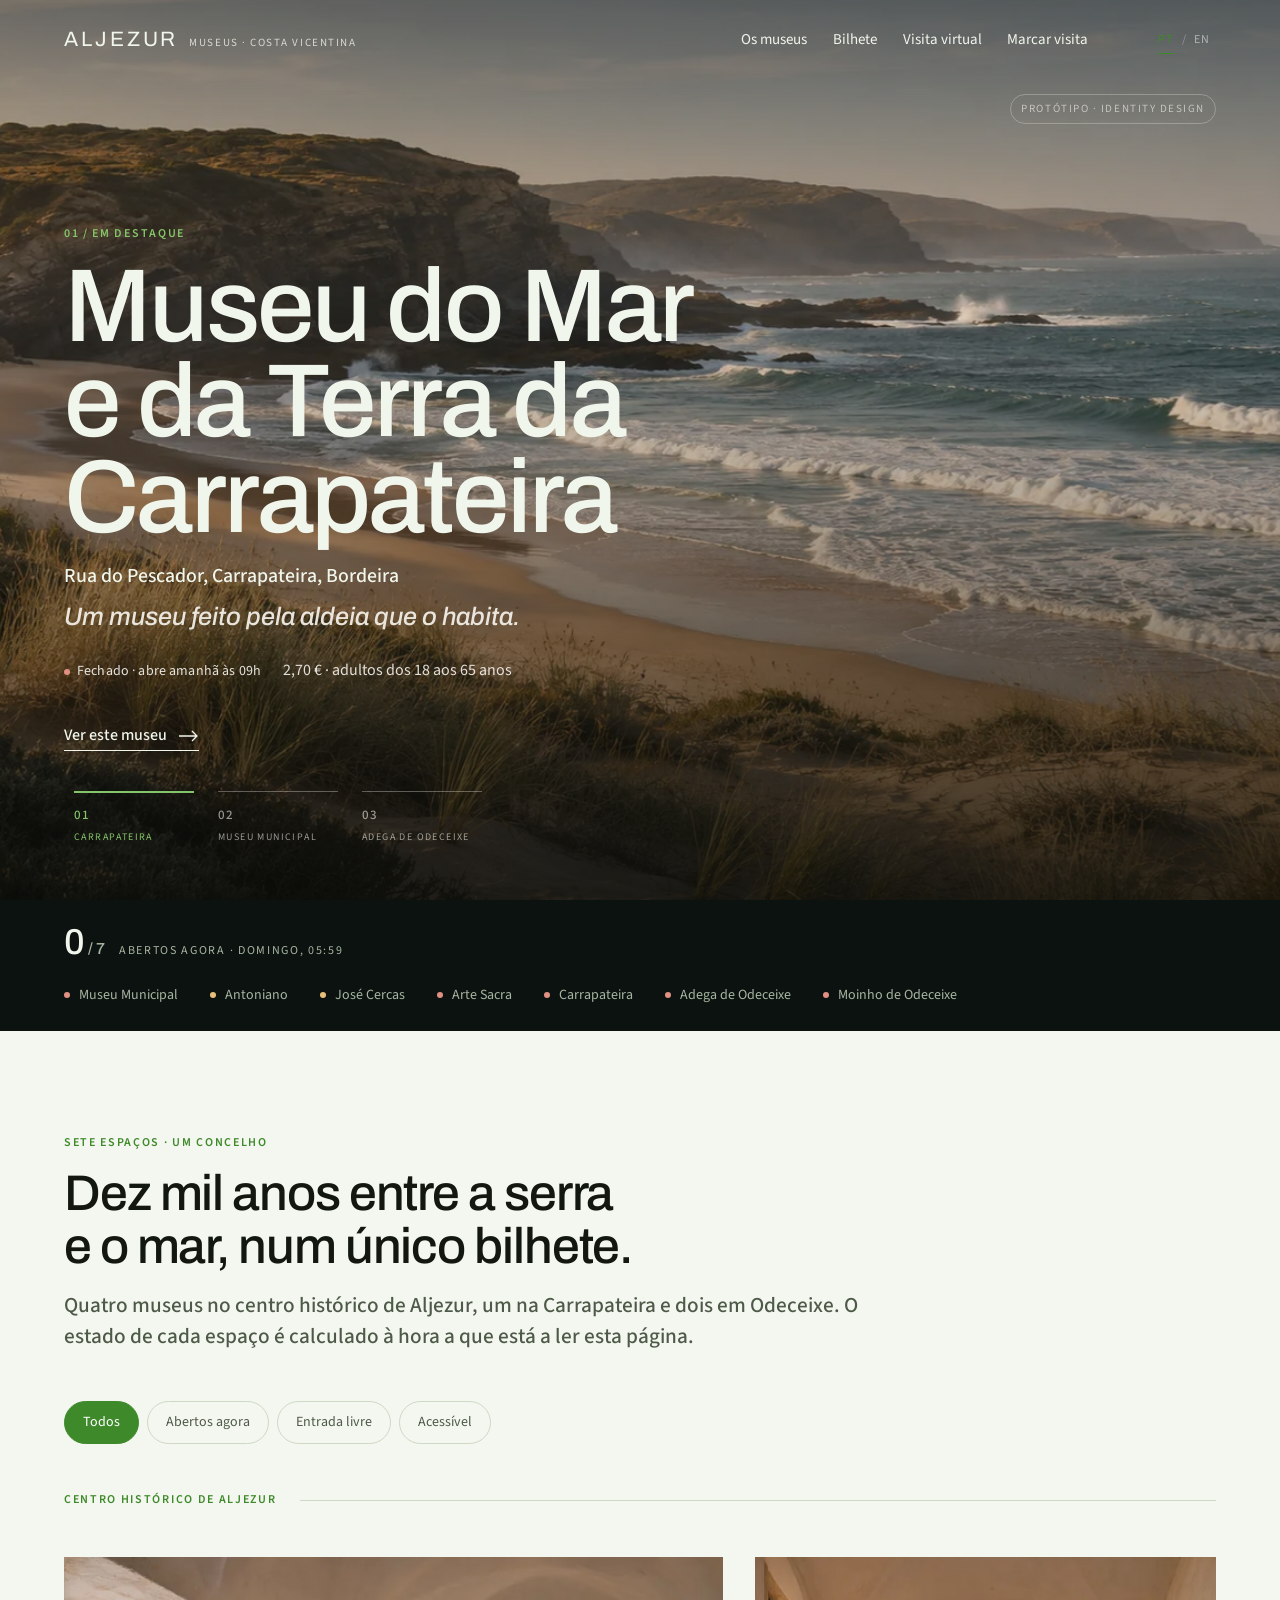
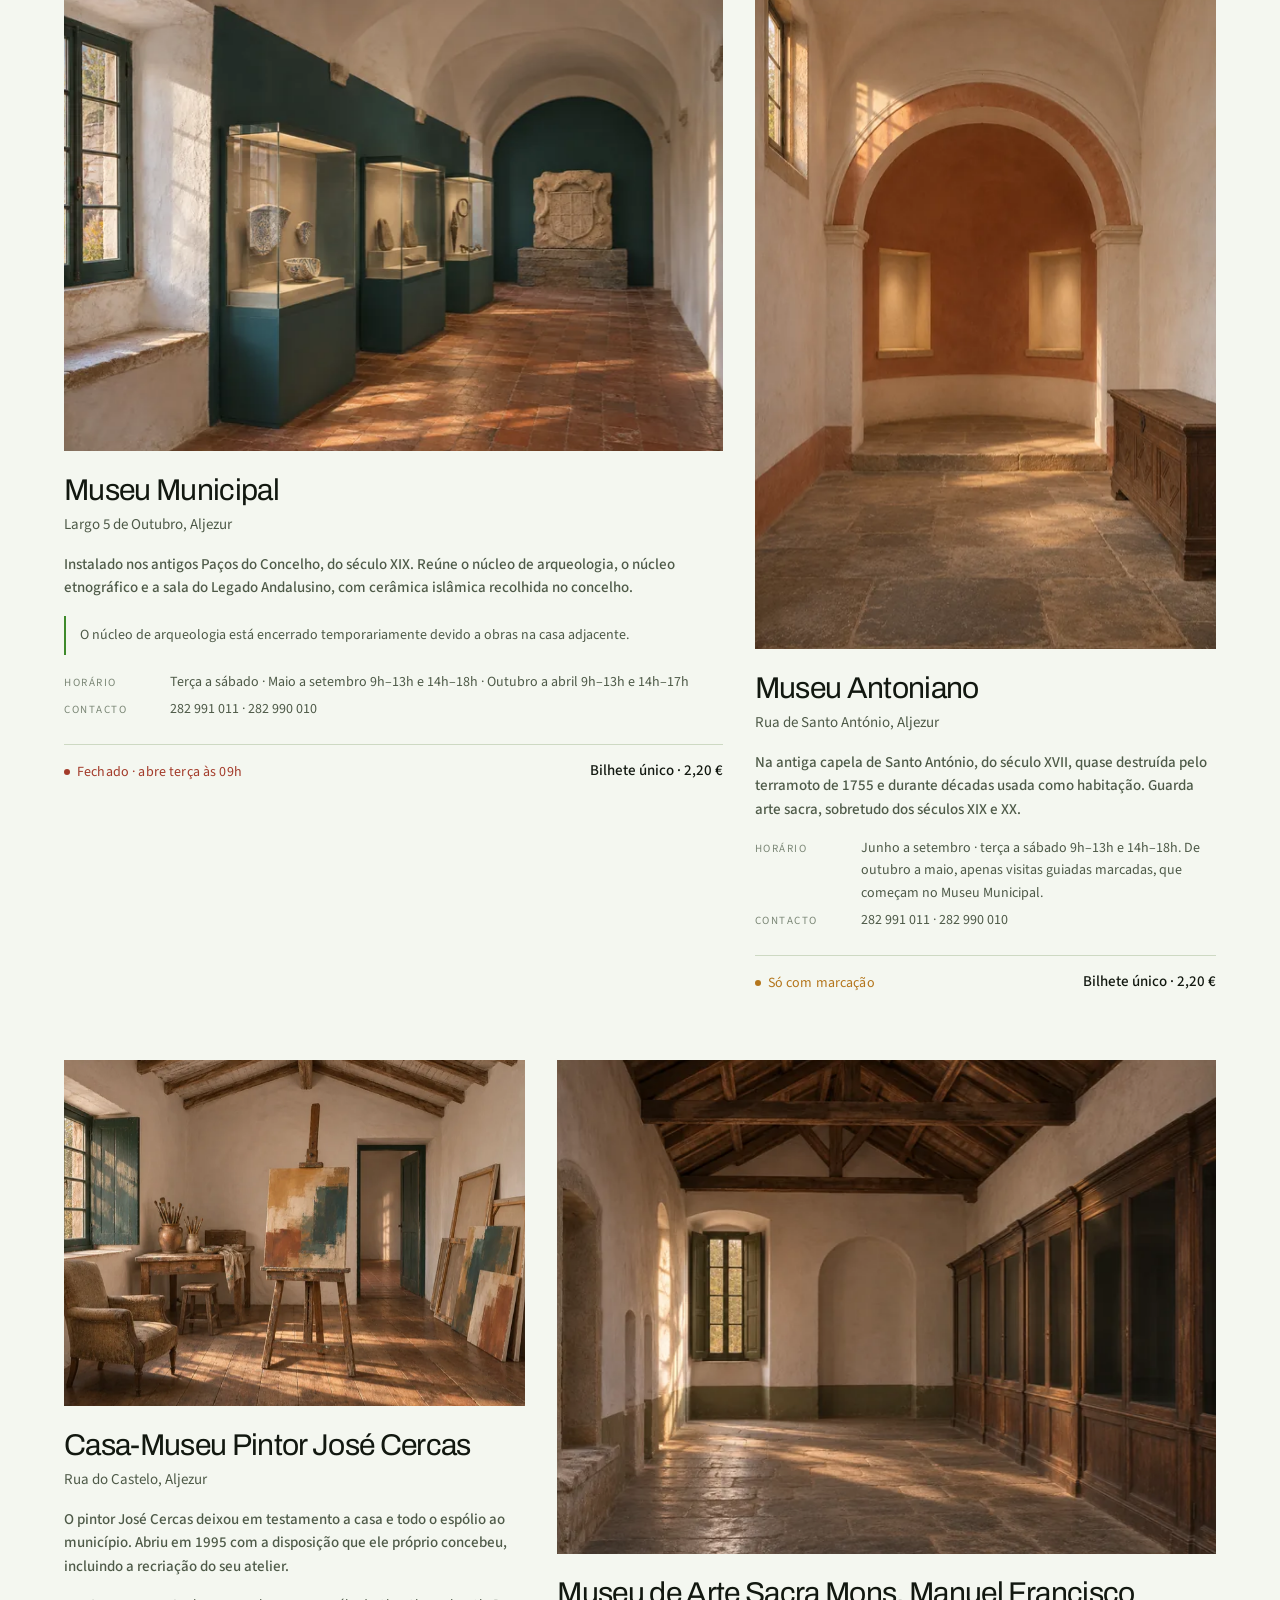
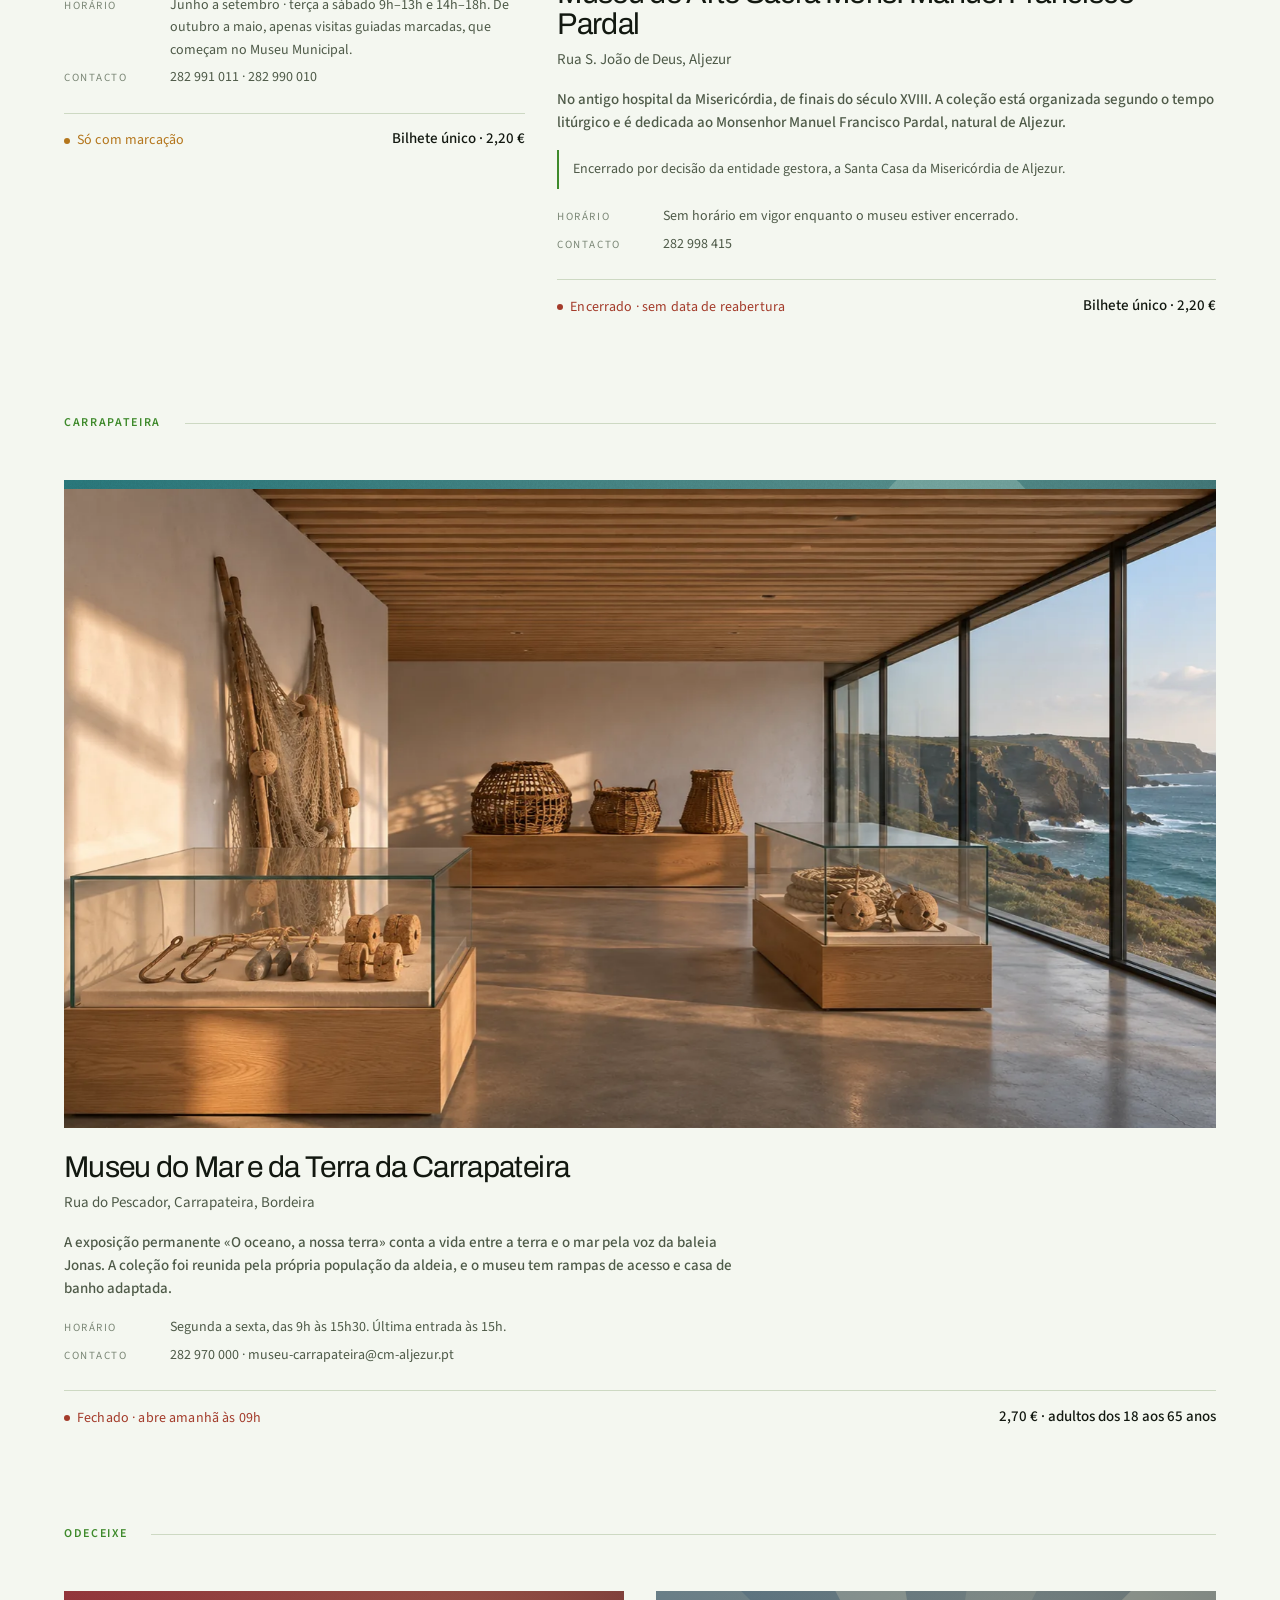
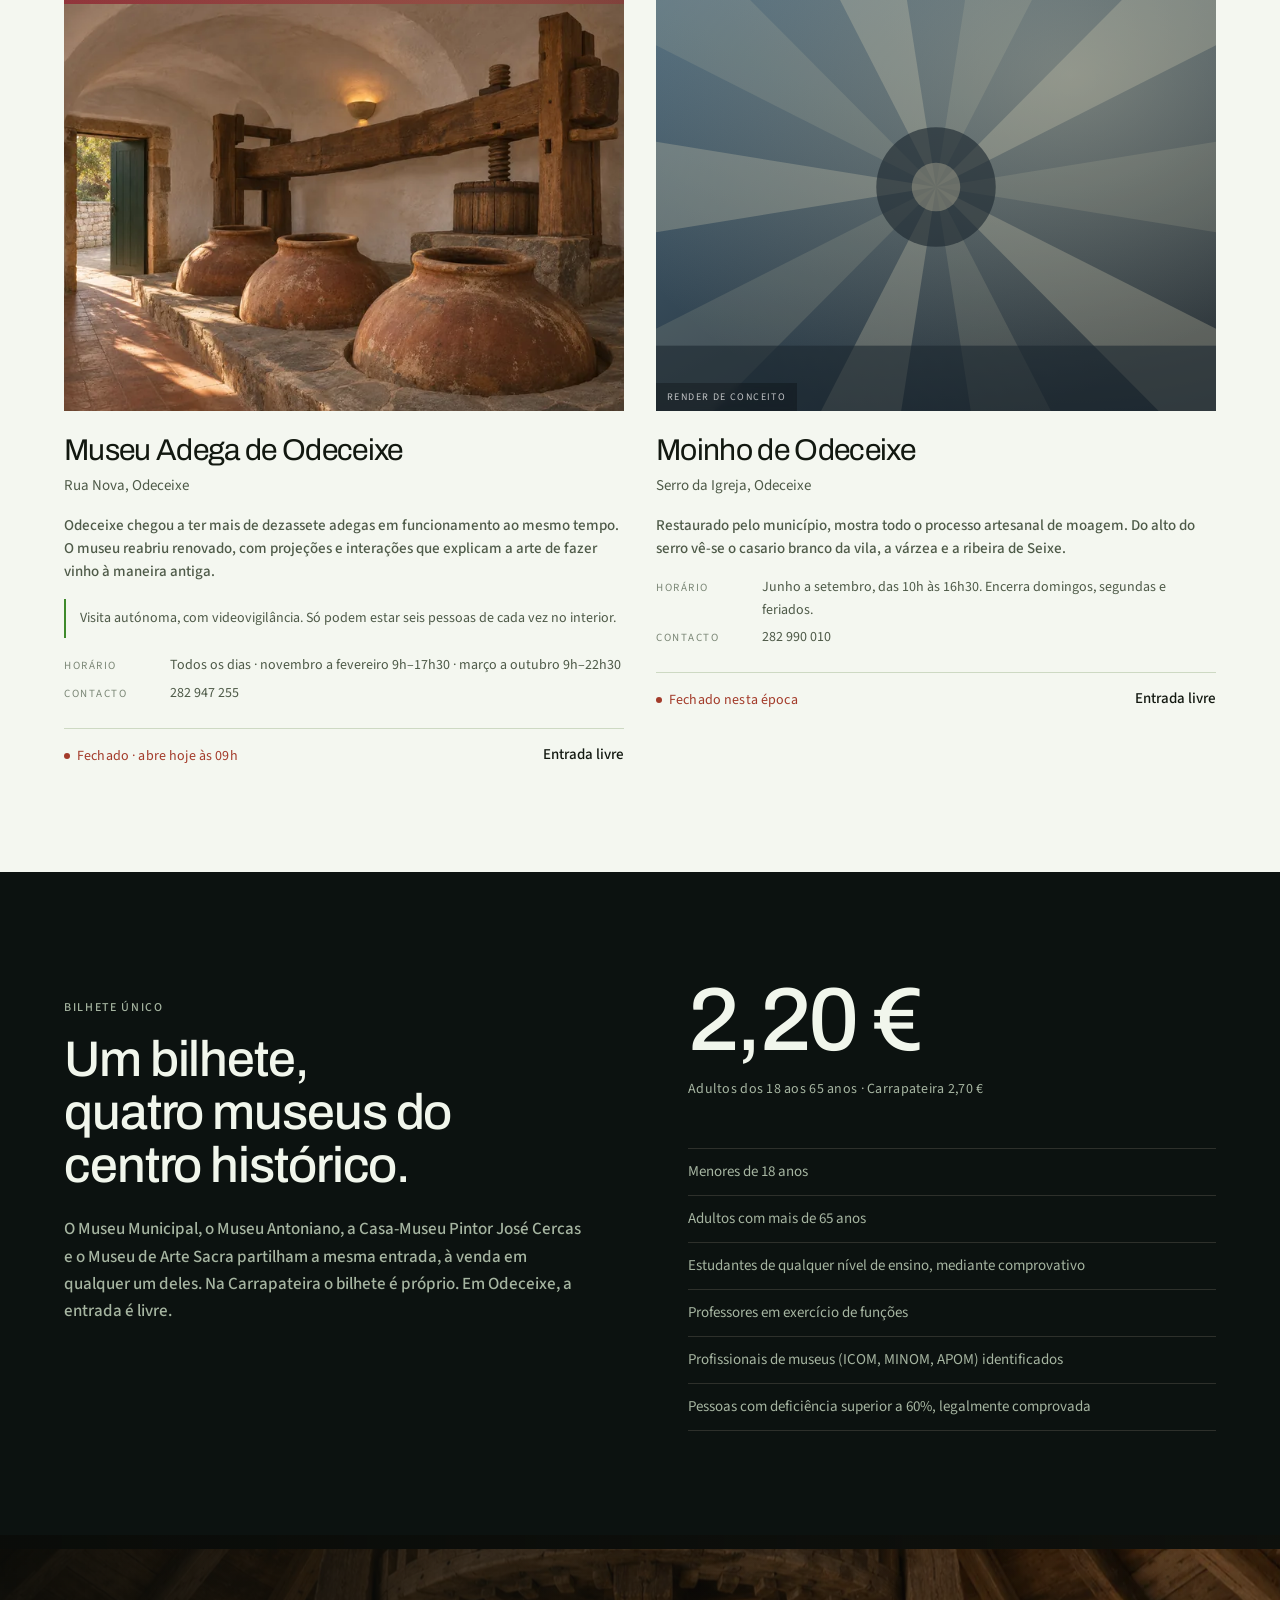
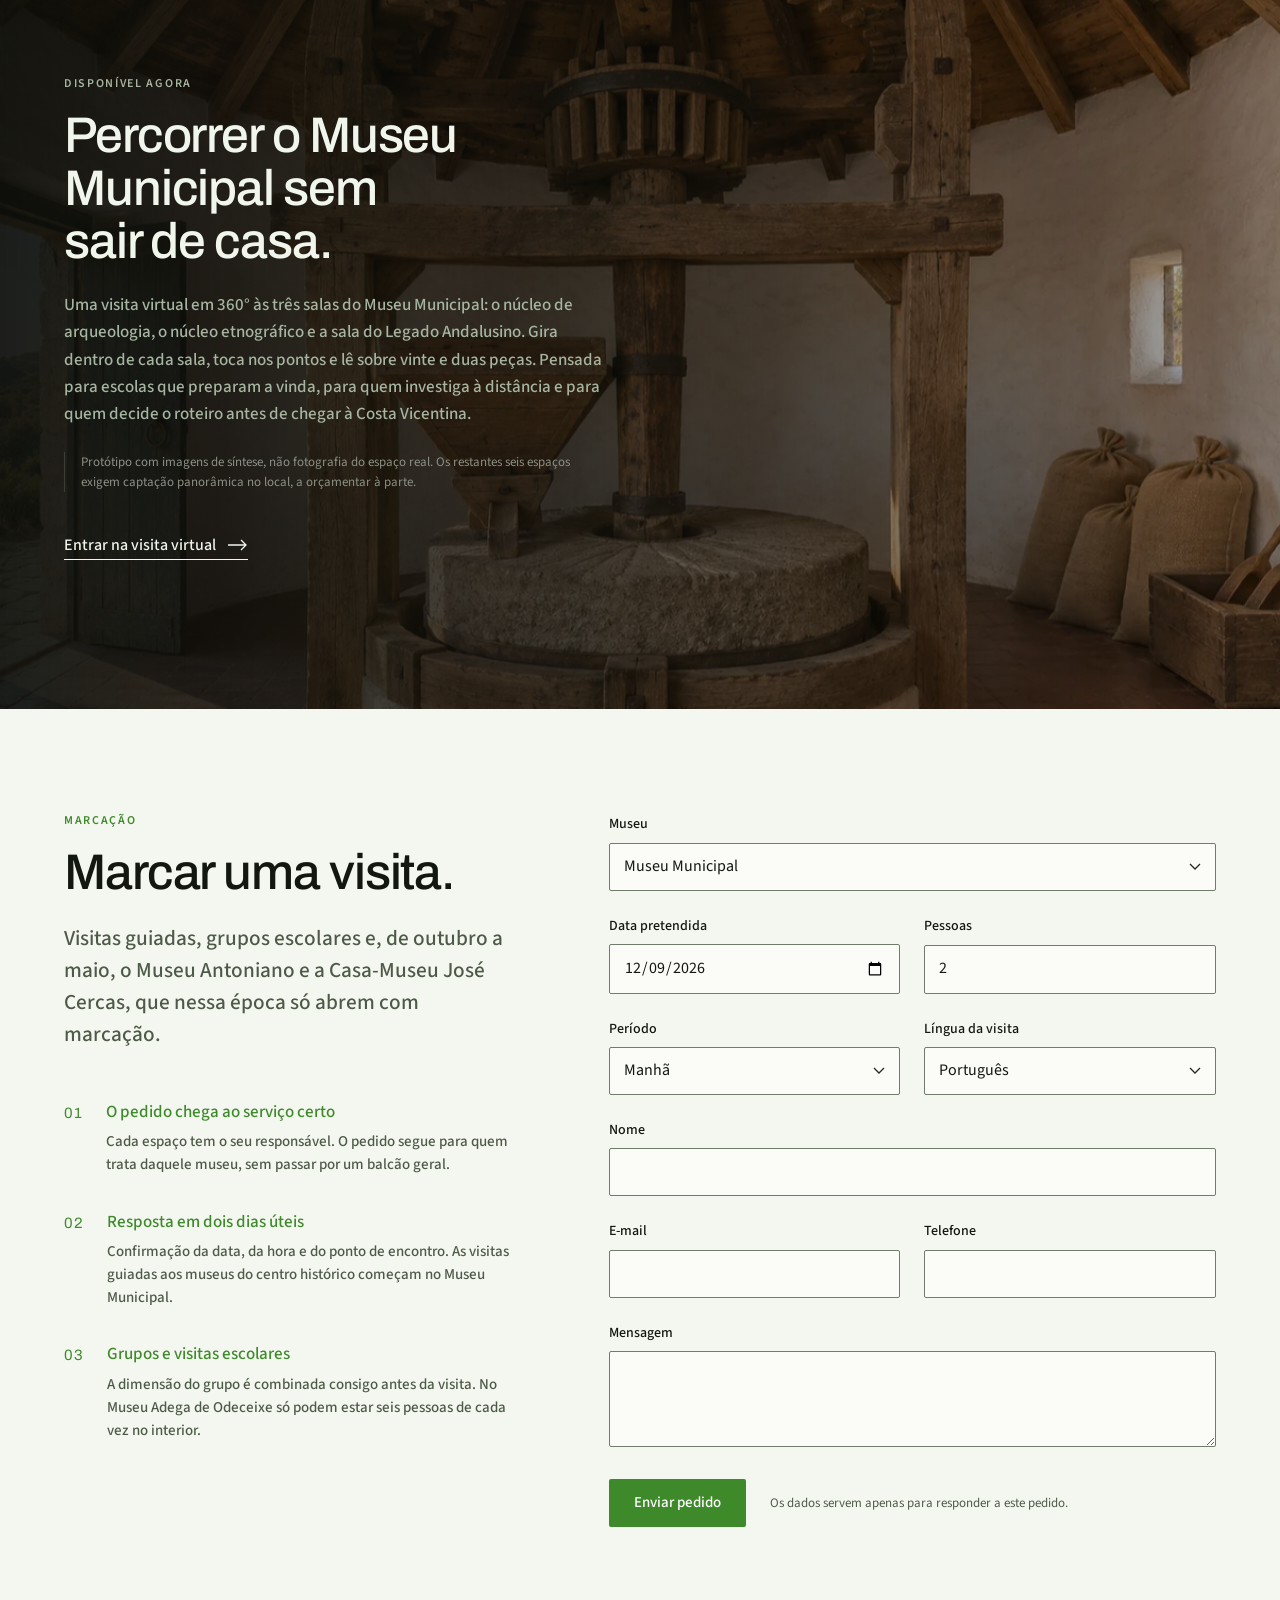
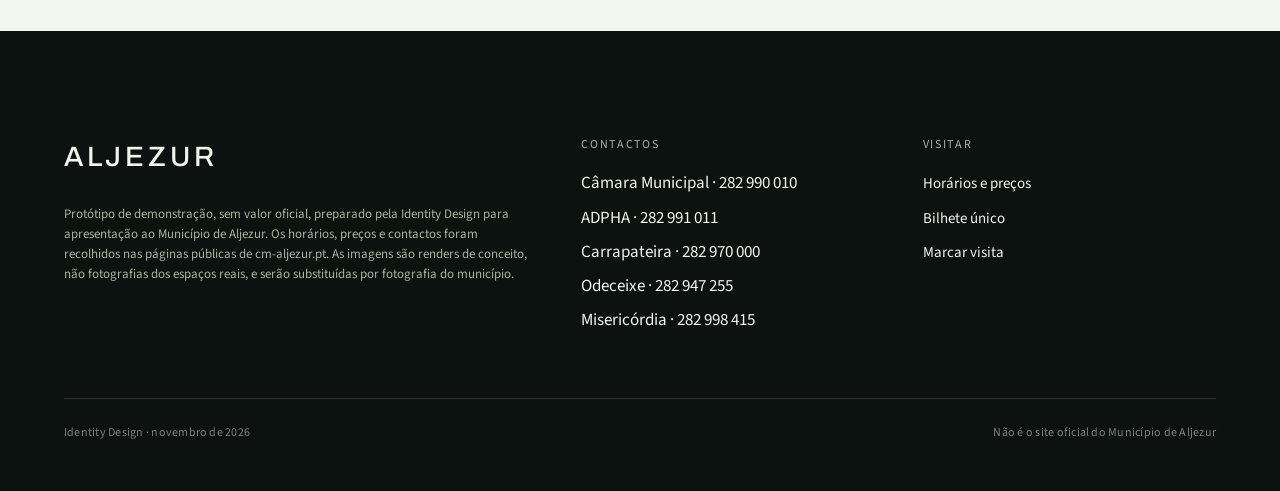
==== commit 6610c7c6: "otimização" ====
--- a/index.html
+++ b/index.html
@@ -9,7 +9,7 @@
 <script>document.documentElement.classList.replace('no-js','js')</script>
 <link rel="preconnect" href="https://fonts.googleapis.com">
 <link rel="preconnect" href="https://fonts.gstatic.com" crossorigin>
-<link href="https://fonts.googleapis.com/css2?family=Newsreader:ital,opsz,wght@0,6..72,300;0,6..72,400;0,6..72,500;1,6..72,300;1,6..72,400&family=IBM+Plex+Sans:wght@300;400;500;600&display=swap" rel="stylesheet">
+<link href="https://fonts.googleapis.com/css2?family=Archivo:wght@400;500;600;700&family=Source+Sans+3:ital,wght@0,300;0,400;0,600;1,400&display=swap" rel="stylesheet">
 <link rel="stylesheet" href="css/site.css">
 </head>
 <body>
--- a/css/site.css
+++ b/css/site.css
@@ -1,12 +1,14 @@
 :root{
-  --bg:#F5F3ED; --surface:#EAE7DE; --surface-2:#E0DCD0;
-  --ink:#232622; --ink-2:#67695F; --ink-3:#8E8F85;
-  --accent:#8A4B2A; --accent-2:#1E4A46;
-  --line:#D6D3CA; --field-line:#7D7F77; --field-bg:#FBFAF6;
-  --dark:#191B18; --on-dark:#F5F3ED; --on-dark-2:#B6B3A8;
-  --open:#3C6B4C; --shut:#8E382C; --appt:#8A6420;
-  --serif:'Newsreader','Iowan Old Style',Georgia,serif;
-  --sans:'IBM Plex Sans',system-ui,-apple-system,'Segoe UI',sans-serif;
+  /* Paleta assente no verde do Município de Aljezur (#85C569 na identidade),
+     escurecido onde precisa de contraste e com um neutro de viés verde. */
+  --bg:#F4F7F0; --surface:#E7EDE0; --surface-2:#D8E2CE;
+  --ink:#121810; --ink-2:#4E5A48; --ink-3:#7B8776;
+  --accent:#3E8A2B; --accent-viva:#85C569; --accent-2:#1C5C66;
+  --line:#CDD9C3; --field-line:#6F7C69; --field-bg:#FBFCF8;
+  --dark:#0C1210; --dark-2:#162019; --on-dark:#F1F6EC; --on-dark-2:#A6B5A1;
+  --open:#3E8A2B; --shut:#A33B2A; --appt:#B4761C;
+  --serif:'Archivo',system-ui,-apple-system,'Segoe UI',sans-serif;
+  --sans:'Source Sans 3',system-ui,-apple-system,'Segoe UI',sans-serif;
   --fs-hero:clamp(3rem,1.2rem + 6.6vw,7.5rem);
   --fs-h2:clamp(2rem,1.45rem + 2.1vw,3.5rem);
   --fs-card:clamp(1.6rem,1.4rem + 0.6vw,2.15rem);
@@ -36,9 +38,9 @@
 .container{width:100%;max-width:var(--maxw);margin-inline:auto;padding-inline:var(--gutter)}
 .section{padding-block:var(--section)}
 
-.label{font-size:var(--fs-label);font-weight:500;letter-spacing:var(--track);text-transform:uppercase;color:var(--ink-2);line-height:1.4}
-.section-title{font-family:var(--serif);font-size:var(--fs-h2);line-height:1.06;letter-spacing:-.012em;font-weight:300;text-wrap:balance}
-.lede{font-size:var(--fs-lede);line-height:1.5;max-width:40em;font-weight:300;color:var(--ink-2)}
+.label{font-size:var(--fs-label);font-weight:600;letter-spacing:var(--track);text-transform:uppercase;color:var(--accent);line-height:1.4}
+.section-title{font-family:var(--serif);font-size:var(--fs-h2);line-height:1.06;letter-spacing:-.022em;font-weight:500;text-wrap:balance}
+.lede{font-size:var(--fs-lede);line-height:1.5;max-width:40em;font-weight:500;color:var(--ink-2)}
 .section-head{display:grid;gap:var(--s4);margin-bottom:var(--s7);max-width:58rem}
 
 @media(prefers-reduced-motion:no-preference){
@@ -84,10 +86,10 @@
 .hero__inner{position:relative;width:100%;padding-top:calc(var(--header-h) + var(--s7));padding-bottom:clamp(28px,5vh,64px);display:grid;gap:var(--s6);align-items:end}
 .hero__content{max-width:54rem;transition:opacity 180ms linear}
 .hero__content.is-swapping{opacity:0}
-.hero .label{color:rgba(245,243,237,.84)}
-.hero__title{font-family:var(--serif);font-weight:300;font-size:var(--fs-hero);line-height:.92;letter-spacing:-.025em;margin:var(--s4) 0;text-wrap:balance}
+.hero .label{color:var(--accent-viva)}
+.hero__title{font-family:var(--serif);font-weight:500;font-size:var(--fs-hero);line-height:.92;letter-spacing:-.025em;margin:var(--s4) 0;text-wrap:balance}
 .hero__place{font-size:clamp(1.0625rem,1rem + .3vw,1.25rem);font-weight:500}
-.hero__tagline{font-family:var(--serif);font-style:italic;font-weight:300;font-size:clamp(1.25rem,1.1rem + .6vw,1.75rem);line-height:1.3;margin-top:var(--s2);color:rgba(245,243,237,.92)}
+.hero__tagline{font-family:var(--serif);font-style:italic;font-weight:500;font-size:clamp(1.25rem,1.1rem + .6vw,1.75rem);line-height:1.3;margin-top:var(--s2);color:rgba(245,243,237,.92)}
 .hero__facts{display:flex;flex-wrap:wrap;align-items:center;gap:10px 22px;margin-top:var(--s5);font-size:1rem;color:rgba(245,243,237,.9)}
 .hero__cta{margin-top:var(--s6)}
 .hero__controls{display:flex;gap:4px;justify-self:start}
@@ -96,14 +98,15 @@
 .hero__dot-num{font-size:.8125rem;font-weight:500;letter-spacing:.06em;font-variant-numeric:tabular-nums}
 .hero__dot-name{font-size:.625rem;letter-spacing:var(--track);text-transform:uppercase;display:none}
 @media(min-width:768px){.hero__dot{min-width:140px}.hero__dot-name{display:block}}
-.hero__dot:hover,.hero__dot[aria-pressed='true']{color:var(--on-dark)}
+.hero__dot:hover{color:var(--on-dark)}
+.hero__dot[aria-pressed='true']{color:var(--accent-viva)}
 .hero__dot[aria-pressed='true']::before{height:2px;opacity:1}
 .hero__proto{position:absolute;top:calc(var(--header-h) + 14px);right:var(--gutter);font-size:.6875rem;letter-spacing:var(--track);text-transform:uppercase;color:rgba(245,243,237,.62);border:1px solid rgba(245,243,237,.28);padding:5px 10px;border-radius:999px}
 
 /* ---------------- botões ---------------- */
 .btn{display:inline-flex;align-items:center;justify-content:center;gap:10px;min-height:48px;padding:0 24px;border-radius:var(--radius);border:1px solid transparent;font-size:.9375rem;font-weight:500;text-decoration:none;background:none;transition:background-color 180ms,color 180ms,border-color 180ms}
-.btn--primary{background:var(--ink);color:var(--bg)}
-.btn--primary:hover{background:#3A3F38}
+.btn--primary{background:var(--accent);color:#fff}
+.btn--primary:hover{background:#346F24}
 .btn--ghost{border-color:var(--ink);color:var(--ink)}
 .btn--ghost:hover{background:var(--ink);color:var(--bg)}
 .link-cta{display:inline-flex;align-items:center;gap:12px;min-height:44px;font-weight:500;font-size:1rem;text-decoration:none;background-image:linear-gradient(currentColor,currentColor);background-size:100% 1px;background-position:0 calc(100% - 8px);background-repeat:no-repeat;padding-bottom:2px}
@@ -124,7 +127,7 @@
 .statusbar{background:var(--dark);color:var(--on-dark);padding-block:var(--s5)}
 .statusbar__inner{display:flex;align-items:center;gap:var(--s5) var(--s7);flex-wrap:wrap;justify-content:space-between}
 .statusbar__now{display:flex;align-items:baseline;gap:14px}
-.statusbar__n{font-family:var(--serif);font-size:2.25rem;line-height:1;font-weight:300}
+.statusbar__n{font-family:var(--serif);font-size:2.25rem;line-height:1;font-weight:500}
 .statusbar__lbl{font-size:.75rem;letter-spacing:var(--track);text-transform:uppercase;color:var(--on-dark-2)}
 .statusbar__list{display:flex;gap:var(--s3) var(--s6);flex-wrap:wrap;list-style:none;margin:0;padding:0}
 .statusbar__list li{display:flex;align-items:center;gap:9px;font-size:.875rem;color:var(--on-dark-2)}
@@ -149,7 +152,7 @@
 .card__body{padding-top:var(--s5)}
 .card__title{font-family:var(--serif);font-size:var(--fs-card);line-height:1.05;font-weight:400}
 .card__place{margin-top:7px;color:var(--ink-2);font-size:var(--fs-small)}
-.card__desc{margin-top:var(--s4);color:var(--ink-2);font-size:var(--fs-small);line-height:1.55;font-weight:300;max-width:46em}
+.card__desc{margin-top:var(--s4);color:var(--ink-2);font-size:var(--fs-small);line-height:1.55;font-weight:500;max-width:46em}
 .card__strip{margin-top:var(--s5);padding-top:var(--s3);border-top:1px solid var(--line);display:flex;align-items:center;justify-content:space-between;gap:var(--s4);flex-wrap:wrap}
 .card__price{font-weight:500;font-size:.9375rem;font-variant-numeric:tabular-nums}
 .card__rows{margin-top:var(--s4);display:grid;gap:5px}
@@ -171,9 +174,9 @@
 .band .section-title{color:var(--on-dark)}
 .band__grid{display:grid;gap:var(--s7)}
 @media(min-width:900px){.band__grid{grid-template-columns:1fr 1fr;gap:var(--s9)}}
-.band__price{font-family:var(--serif);font-size:clamp(3.5rem,2.4rem + 4vw,6rem);font-weight:300;line-height:1;letter-spacing:-.03em}
+.band__price{font-family:var(--serif);font-size:clamp(3.5rem,2.4rem + 4vw,6rem);font-weight:500;line-height:1;letter-spacing:-.03em}
 .band__u{font-size:.875rem;color:var(--on-dark-2);letter-spacing:.02em;margin-top:var(--s3)}
-.band p{color:var(--on-dark-2);font-weight:300;max-width:40em;margin-top:var(--s5)}
+.band p{color:var(--on-dark-2);font-weight:500;max-width:40em;margin-top:var(--s5)}
 .free{list-style:none;margin:var(--s7) 0 0;padding:0;display:grid;gap:0}
 .free li{font-size:.9375rem;color:var(--on-dark-2);padding:11px 0;border-top:1px solid #2E302B}
 .free li:last-child{border-bottom:1px solid #2E302B}
@@ -186,7 +189,7 @@
 .tour__inner{padding-block:clamp(72px,11vw,150px);max-width:var(--maxw);margin-inline:auto;padding-inline:var(--gutter)}
 .tour__box{max-width:34rem}
 .tour .section-title{color:var(--on-dark);margin-top:var(--s4)}
-.tour p.t{color:var(--on-dark-2);margin-top:var(--s5);font-weight:300;font-size:1.0625rem;line-height:1.6}
+.tour p.t{color:var(--on-dark-2);margin-top:var(--s5);font-weight:500;font-size:1.0625rem;line-height:1.6}
 .tour .note{margin-top:var(--s5);font-size:.8125rem;color:#8C9085;border-left:1px solid #3A3D36;padding-left:var(--s4);line-height:1.55}
 .tour .link-cta{margin-top:var(--s6)}
 @media(prefers-reduced-motion:reduce){.tour__media img{transform:scale(1.04)!important}}
@@ -198,7 +201,7 @@
 .steps li{counter-increment:s;display:grid;grid-template-columns:auto 1fr;gap:4px var(--s5);align-items:start}
 .steps li::before{content:counter(s,decimal-leading-zero);grid-column:1;grid-row:1/3;font-family:var(--serif);font-size:.9375rem;color:var(--accent);letter-spacing:.04em;padding-top:2px}
 .steps strong{grid-column:2;font-weight:500;font-size:1.0625rem}
-.steps span{grid-column:2;font-size:.9375rem;color:var(--ink-2);font-weight:300;line-height:1.55}
+.steps span{grid-column:2;font-size:.9375rem;color:var(--ink-2);font-weight:500;line-height:1.55}
 .form{display:grid;gap:var(--s5)}
 .fieldset{display:grid;gap:var(--s5)}
 @media(min-width:600px){.fieldset.two{grid-template-columns:1fr 1fr}}
@@ -223,154 +226,204 @@
 .site-footer ul{list-style:none;margin:0;padding:0;display:grid;gap:7px}
 .site-footer a{color:var(--on-dark);text-decoration:none;font-size:var(--fs-small)}
 .site-footer a:hover{text-decoration:underline}
-.site-footer__word{font-family:var(--serif);font-size:1.75rem;font-weight:300;letter-spacing:.04em}
+.site-footer__word{font-family:var(--serif);font-size:1.75rem;font-weight:500;letter-spacing:.04em}
 .site-footer__demo{margin-top:var(--s5);color:var(--on-dark-2);font-size:.8125rem;line-height:1.55;max-width:36em}
 .site-footer__sig{margin-top:var(--s8);padding-top:var(--s5);border-top:1px solid #2E302B;display:flex;justify-content:space-between;gap:var(--s5);flex-wrap:wrap;color:#7E8077;font-size:.75rem;letter-spacing:.02em}
 
 /* ======================= VISITA VIRTUAL ======================= */
-.vv{display:none}
-.vv.on{display:block}
-body.vv-open #conteudo{display:none}
-.vv{--vv-acc:var(--accent)}
-.vv[data-sala="etnografico"]{--vv-acc:#8A6420}
-.vv[data-sala="legado"]{--vv-acc:var(--accent-2)}
-
-.vv-head{padding-block:var(--s6) var(--s5)}
-.vv-back{display:inline-flex;align-items:center;gap:var(--s2);font-size:var(--fs-small);
-  color:var(--ink-2);text-decoration:none;border-bottom:1px solid var(--line);padding-bottom:3px}
-.vv-back:hover{color:var(--vv-acc);border-color:var(--vv-acc)}
-.vv-head .label{margin-top:var(--s6)}
-.vv-title{font-family:var(--serif);font-weight:300;letter-spacing:-.015em;line-height:1.04;
-  font-size:var(--fs-h2);margin-top:var(--s4);text-wrap:balance;max-width:18em}
-.vv-head .lede{margin-top:var(--s5)}
-.vv-en{margin-top:var(--s5);font-size:var(--fs-small);color:var(--ink-2);
-  border-left:2px solid var(--vv-acc);padding-left:var(--s4);max-width:48em}
-
-/* separadores das salas */
-.vv-tabs{border-top:1px solid var(--line);border-bottom:1px solid var(--line);
-  position:sticky;top:var(--header-h);z-index:20;background:var(--bg)}
-.vv-tabs .container{display:flex;gap:0;overflow-x:auto;scrollbar-width:none}
-.vv-tabs .container::-webkit-scrollbar{display:none}
-.vv-tab{display:flex;align-items:baseline;gap:var(--s3);padding:var(--s5) var(--s5) calc(var(--s5) - 2px);
-  background:none;border:0;border-bottom:2px solid transparent;white-space:nowrap;
-  color:var(--ink-2);transition:color .2s var(--ease),border-color .2s var(--ease)}
-.vv-tab:first-child{padding-left:0}
-.vv-tab b{font-family:var(--serif);font-weight:400;font-size:1.0625rem}
-.vv-tab span{font-size:var(--fs-small)}
-.vv-tab:hover{color:var(--ink)}
-.vv-tab.on{color:var(--ink);border-color:var(--vv-acc)}
-.vv-tab.on b{color:var(--vv-acc)}
+/* Página imersiva: o visor ocupa o primeiro ecrã, o contexto fica por baixo. */
+:root{--vv-top:56px}
+@media(max-width:700px){:root{--vv-top:50px}}
+body.visita{background:var(--dark);color:var(--on-dark)}
+.vv{--vv-acc:var(--accent-viva)}
+.vv[data-sala="etnografico"]{--vv-acc:#E0A64A}
+.vv[data-sala="legado"]{--vv-acc:#5FC4D6}
+
+/* barra superior, fina e escura */
+.vv-top{position:fixed;inset:0 0 auto 0;z-index:50;height:var(--vv-top);
+  display:flex;align-items:center;gap:var(--s5);padding-inline:var(--s4);
+  background:rgba(12,18,16,.88);backdrop-filter:blur(12px);
+  border-bottom:1px solid rgba(241,246,236,.12)}
+.vv-top__back{display:inline-flex;align-items:center;gap:7px;flex:0 0 auto;
+  color:var(--on-dark);text-decoration:none;font-size:var(--fs-small);font-weight:600}
+.vv-top__back svg{width:16px;height:11px}
+.vv-top__back:hover{color:var(--vv-acc)}
+.vv-top__back b{font-family:var(--serif);font-weight:700;letter-spacing:.1em;font-size:13px}
+.vv-top__back span{color:var(--on-dark-2);font-weight:400}
+@media(max-width:700px){.vv-top__back span{display:none}}
+.vv-tabs{display:flex;gap:2px;margin-left:auto;overflow-x:auto;scrollbar-width:none;
+  -webkit-overflow-scrolling:touch}
+.vv-tabs::-webkit-scrollbar{display:none}
+.vv-tab{display:flex;align-items:center;gap:7px;padding:7px 13px;border:0;border-radius:999px;
+  background:none;color:var(--on-dark-2);white-space:nowrap;font-size:var(--fs-small);
+  transition:background .18s var(--ease),color .18s var(--ease)}
+.vv-tab b{font-family:var(--serif);font-weight:600;font-size:11px;letter-spacing:.06em;opacity:.75}
+.vv-tab:hover{color:var(--on-dark);background:rgba(241,246,236,.08)}
+.vv-tab.on{color:var(--dark);background:var(--vv-acc)}
+.vv-tab.on b{opacity:.6}
+@media(max-width:700px){.vv-tab{padding:6px 11px}.vv-tab span{font-size:13px}}
 
 /* palco */
-.vv-stagewrap{position:relative;background:var(--dark);margin-top:var(--s5)}
-.vv-stage{position:relative;width:min(100%,1600px);height:clamp(260px,min(70vh,48vw),760px);
-  margin-inline:auto;overflow:hidden;touch-action:none;cursor:grab;background:var(--dark)}
+.vv-stage{position:relative;margin-top:var(--vv-top);
+  height:calc(100dvh - var(--vv-top));min-height:300px;
+  overflow:hidden;touch-action:none;cursor:grab;background:var(--dark)}
+@media(max-width:700px){.vv-stage{height:calc(100dvh - var(--vv-top) - 52px)}}
 .vv-stage.grabbing{cursor:grabbing}
 .vv-stage canvas{position:absolute;inset:0;width:100%;height:100%;display:block;z-index:1}
 .vv-poster{position:absolute;inset:0;width:100%;height:100%;object-fit:cover;z-index:2;
-  opacity:1;transition:opacity .45s var(--ease)}
+  opacity:1;transition:opacity .5s var(--ease);filter:blur(6px) saturate(.9);transform:scale(1.04)}
 .vv-stage.live .vv-poster{opacity:0;pointer-events:none}
 .vv-stage.loading .vv-poster{opacity:1}
-.vv-stagewrap:fullscreen{display:grid;place-items:center}
-.vv-stagewrap:fullscreen .vv-stage{width:100%;height:100%;max-width:none}
+.vv-stage:fullscreen{margin-top:0;height:100%}
+
+/* pontos sobre as peças */
 .vv-hs-layer{position:absolute;inset:0;z-index:3;pointer-events:none}
-.vv-hs{position:absolute;left:0;top:0;width:40px;height:40px;pointer-events:auto;display:grid;
+.vv-hs{position:absolute;left:0;top:0;width:44px;height:44px;pointer-events:auto;display:grid;
   place-items:center;background:none;border:0;padding:0;touch-action:none;will-change:transform}
 .vv-hs i{display:block;width:14px;height:14px;border-radius:50%;background:var(--vv-acc);
-  border:2px solid rgba(255,255,255,.82);box-shadow:0 1px 6px rgba(0,0,0,.45);
-  animation:vvPulse 2.8s infinite}
-.vv-hs[data-k="info"] i{background:var(--on-dark);border-color:rgba(25,27,24,.5)}
-@keyframes vvPulse{0%{box-shadow:0 1px 6px rgba(0,0,0,.45),0 0 0 0 rgba(255,255,255,.45)}
-  70%{box-shadow:0 1px 6px rgba(0,0,0,.45),0 0 0 14px rgba(255,255,255,0)}
-  100%{box-shadow:0 1px 6px rgba(0,0,0,.45),0 0 0 0 rgba(255,255,255,0)}}
+  border:2px solid rgba(12,18,16,.55);box-shadow:0 2px 8px rgba(0,0,0,.5);
+  animation:vvPulse 3s infinite}
+.vv-hs[data-k="info"] i{background:var(--on-dark)}
+@keyframes vvPulse{0%{box-shadow:0 2px 8px rgba(0,0,0,.5),0 0 0 0 rgba(133,197,105,.5)}
+  70%{box-shadow:0 2px 8px rgba(0,0,0,.5),0 0 0 16px rgba(133,197,105,0)}
+  100%{box-shadow:0 2px 8px rgba(0,0,0,.5),0 0 0 0 rgba(133,197,105,0)}}
 @media(prefers-reduced-motion:reduce){.vv-hs i{animation:none}}
-.vv-hs b{position:absolute;left:50%;bottom:calc(100% + 6px);transform:translateX(-50%);
-  background:var(--on-dark);color:var(--ink);font-size:var(--fs-label);font-weight:500;
-  letter-spacing:.06em;padding:5px 9px;border-radius:var(--radius);white-space:nowrap;
-  opacity:0;pointer-events:none;transition:opacity .15s}
+.vv-hs b{position:absolute;left:50%;bottom:calc(100% + 4px);transform:translateX(-50%);
+  background:var(--on-dark);color:var(--ink);font-size:11px;font-weight:600;letter-spacing:.04em;
+  padding:5px 9px;border-radius:3px;white-space:nowrap;opacity:0;pointer-events:none;
+  transition:opacity .15s}
 .vv-hs:hover b,.vv-hs:focus-visible b{opacity:1}
 
-.vv-nav{position:absolute;top:50%;transform:translateY(-50%);z-index:5;width:46px;height:72px;
-  background:rgba(25,27,24,.55);border:0;color:var(--on-dark);display:grid;place-items:center;
+/* setas e ferramentas */
+.vv-nav{position:absolute;top:50%;transform:translateY(-50%);z-index:5;width:44px;height:74px;
+  background:rgba(12,18,16,.5);border:0;color:var(--on-dark);display:grid;place-items:center;
   transition:background .2s var(--ease)}
-.vv-nav:hover{background:var(--vv-acc)}
+.vv-nav:hover{background:var(--vv-acc);color:var(--dark)}
 .vv-nav--prev{left:0}.vv-nav--next{right:0}
 .vv-nav svg{width:16px;height:16px}
-.vv-tools{position:absolute;top:var(--s4);right:var(--s4);z-index:6;display:flex;gap:4px}
-.vv-tools button{width:36px;height:36px;display:grid;place-items:center;border:0;
-  background:rgba(25,27,24,.55);color:var(--on-dark);transition:background .2s var(--ease)}
-.vv-tools button:hover{background:var(--vv-acc)}
-.vv-tools svg{width:16px;height:16px;fill:none;stroke:currentColor;stroke-width:1.6}
-.vv-compass{position:absolute;top:var(--s4);left:var(--s4);z-index:6;width:36px;height:36px;
-  border-radius:50%;background:rgba(25,27,24,.55);display:grid;place-items:center}
-.vv-compass i{display:block;width:2px;height:12px;background:var(--on-dark);transform-origin:50% 100%}
-@media(max-width:620px){.vv-compass{display:none}.vv-nav{width:36px;height:56px}}
+.vv-tools{position:absolute;right:var(--s4);bottom:var(--s7);z-index:6;display:flex;
+  flex-direction:column;gap:5px}
+.vv-tools button{width:40px;height:40px;display:grid;place-items:center;border:0;border-radius:3px;
+  background:rgba(12,18,16,.55);color:var(--on-dark);backdrop-filter:blur(6px);
+  transition:background .2s var(--ease)}
+.vv-tools button:hover{background:var(--vv-acc);color:var(--dark)}
+.vv-tools svg{width:17px;height:17px;fill:none;stroke:currentColor;stroke-width:1.7}
+@media(max-width:700px){.vv-tools{bottom:calc(var(--s8) + 6px)}.vv-tools button{width:42px;height:42px}}
+.vv-compass{position:absolute;left:var(--s4);top:var(--s4);z-index:6;width:36px;height:36px;
+  border-radius:50%;background:rgba(12,18,16,.5);display:grid;place-items:center}
+.vv-compass i{display:block;width:2px;height:12px;background:var(--vv-acc);transform-origin:50% 100%}
+@media(max-width:700px){.vv-compass{display:none}}
+
+/* barra inferior do palco */
 .vv-bar{position:absolute;left:0;right:0;bottom:0;z-index:4;display:flex;align-items:center;
-  justify-content:space-between;gap:var(--s4);padding:var(--s4);color:var(--on-dark);
-  background:linear-gradient(to top,rgba(25,27,24,.85),transparent)}
-.vv-bar .lbl{font-size:var(--fs-label);letter-spacing:var(--track);text-transform:uppercase;font-weight:500}
+  justify-content:space-between;gap:var(--s4);padding:var(--s4) var(--s5);color:var(--on-dark);
+  background:linear-gradient(to top,rgba(12,18,16,.9),transparent);pointer-events:none}
+.vv-bar .lbl{font-size:11px;letter-spacing:var(--track);text-transform:uppercase;font-weight:600}
 .vv-bar .lbl em{font-style:normal;color:var(--on-dark-2)}
-.vv-bar .hint{font-size:var(--fs-label);letter-spacing:.04em;color:var(--on-dark-2);
-  display:flex;align-items:center;gap:7px}
-.vv-bar .hint::before{content:"";width:8px;height:8px;border-radius:50%;background:var(--vv-acc);flex:0 0 auto}
-@media(max-width:620px){.vv-bar .hint span{display:none}}
-
-/* ficha da peça, encostada ao palco */
-.vv-peca{position:absolute;top:0;right:0;bottom:0;width:min(430px,42%);z-index:8;
-  background:var(--dark);color:var(--on-dark);overflow-y:auto;
-  transform:translateX(102%);transition:transform .38s var(--ease);visibility:hidden}
+.vv-bar .hint{font-size:11px;letter-spacing:.04em;color:var(--on-dark-2);display:flex;
+  align-items:center;gap:7px}
+.vv-bar .hint::before{content:"";width:7px;height:7px;border-radius:50%;background:var(--vv-acc);flex:0 0 auto}
+@media(max-width:700px){.vv-bar{padding:var(--s3) var(--s4)}.vv-bar .hint span{display:none}}
+
+/* cartão de entrada */
+.vv-intro{position:absolute;inset:0;z-index:20;display:grid;place-items:center;padding:var(--s5);
+  background:linear-gradient(to bottom,rgba(12,18,16,.72),rgba(12,18,16,.86));
+  backdrop-filter:blur(3px);transition:opacity .45s var(--ease)}
+.vv-intro.fora{opacity:0;pointer-events:none}
+.vv-intro__card{max-width:40rem;text-align:center;color:var(--on-dark)}
+.vv-intro .label{color:var(--vv-acc);margin-bottom:var(--s4)}
+.vv-intro h1{font-family:var(--serif);font-weight:600;letter-spacing:-.025em;line-height:1.02;
+  font-size:clamp(2rem,1.2rem + 3.4vw,3.6rem)}
+.vv-intro p{margin-top:var(--s5);font-size:var(--fs-lede);line-height:1.5;color:var(--on-dark-2);
+  max-width:34em;margin-inline:auto}
+.vv-intro__como{display:flex;gap:var(--s5);justify-content:center;flex-wrap:wrap;margin-top:var(--s6);
+  font-size:var(--fs-small);color:var(--on-dark-2)}
+.vv-intro__como span{display:inline-flex;align-items:center;gap:8px}
+.vv-intro__como svg{width:17px;height:17px;fill:none;stroke:var(--vv-acc);stroke-width:1.6}
+.vv-intro__btn{margin-top:var(--s7);display:inline-flex;align-items:center;gap:10px;border:0;
+  background:var(--vv-acc);color:var(--dark);padding:14px 26px;border-radius:999px;
+  font-size:var(--fs-body);font-weight:600;transition:transform .2s var(--ease)}
+.vv-intro__btn:hover{transform:translateY(-2px)}
+.vv-intro__btn svg{width:18px;height:11px;fill:none;stroke:currentColor;stroke-width:1.6}
+.vv-rodar{display:none;margin-top:var(--s5);font-size:var(--fs-small);color:var(--vv-acc)}
+@media(max-width:820px) and (orientation:portrait){.vv-rodar{display:block}}
+/* no telemóvel o cartão de entrada é curto: o visor é que interessa */
+@media(max-width:700px){
+  .vv-intro__card{text-align:left;max-width:26rem}
+  .vv-intro .label{font-size:10px;margin-bottom:var(--s3)}
+  .vv-intro h1{font-size:2rem}
+  .vv-intro__lede{display:none}
+  .vv-intro__como{flex-direction:column;gap:var(--s3);justify-content:flex-start;
+    align-items:flex-start;margin-top:var(--s5);font-size:13px}
+  .vv-intro__btn{margin-top:var(--s6);width:100%;justify-content:center}
+  .vv-rodar{font-size:12px;margin-top:var(--s4)}
+}
+@media(max-height:460px){
+  .vv-intro__card{text-align:left}
+  .vv-intro h1{font-size:1.45rem}.vv-intro__lede{display:none}
+  .vv-intro__como{flex-direction:row;margin-top:var(--s3);font-size:12px}
+  .vv-intro__btn{margin-top:var(--s4);padding:9px 18px}
+  .vv-rodar{display:none}
+}
+
+/* ficha da peça */
+.vv-peca{position:absolute;top:0;right:0;bottom:0;width:min(440px,42%);z-index:30;
+  background:var(--dark-2);color:var(--on-dark);overflow-y:auto;
+  transform:translateX(102%);transition:transform .4s var(--ease);visibility:hidden;
+  border-left:1px solid rgba(241,246,236,.12)}
 .vv-peca.on{transform:none;visibility:visible}
 @media(prefers-reduced-motion:reduce){.vv-peca{transition:none}}
-.vv-peca__ph{aspect-ratio:4/3;background-repeat:no-repeat;background-color:#0E100D}
-.vv-peca__bd{padding:var(--s6) var(--s6) var(--s7)}
-.vv-peca__yr{font-size:var(--fs-label);letter-spacing:var(--track);text-transform:uppercase;
-  color:var(--vv-acc);font-weight:500}
-.vv-peca h3{font-family:var(--serif);font-weight:300;font-size:1.9rem;line-height:1.08;
-  letter-spacing:-.01em;margin:var(--s3) 0 var(--s4);color:var(--on-dark)}
+.vv-peca__ph{aspect-ratio:4/3;background-repeat:no-repeat;background-color:#0A0E0C}
+.vv-peca__bd{padding:var(--s6) var(--s6) var(--s8)}
+.vv-peca__yr{font-size:11px;letter-spacing:var(--track);text-transform:uppercase;
+  color:var(--vv-acc);font-weight:600}
+.vv-peca h3{font-family:var(--serif);font-weight:600;font-size:1.7rem;line-height:1.08;
+  letter-spacing:-.025em;margin:var(--s3) 0 var(--s4)}
 .vv-peca p{font-size:var(--fs-small);line-height:1.62;color:var(--on-dark-2)}
 .vv-peca dl{display:grid;grid-template-columns:auto 1fr;gap:6px var(--s5);margin-top:var(--s5);
-  padding-top:var(--s5);border-top:1px solid rgba(245,243,237,.16);font-size:var(--fs-small)}
-.vv-peca dt{font-size:var(--fs-label);letter-spacing:var(--track);text-transform:uppercase;
+  padding-top:var(--s5);border-top:1px solid rgba(241,246,236,.14);font-size:var(--fs-small)}
+.vv-peca dt{font-size:11px;letter-spacing:var(--track);text-transform:uppercase;
   color:var(--on-dark-2);padding-top:2px}
 .vv-peca dd{margin:0;color:var(--on-dark)}
-.vv-peca__x{position:absolute;top:var(--s3);right:var(--s3);width:36px;height:36px;border:0;
-  background:rgba(25,27,24,.6);color:var(--on-dark);display:grid;place-items:center;z-index:2}
-.vv-peca__x:hover{background:var(--vv-acc)}
+.vv-peca__x{position:absolute;top:var(--s3);right:var(--s3);width:38px;height:38px;border:0;
+  border-radius:50%;background:rgba(12,18,16,.72);color:var(--on-dark);display:grid;
+  place-items:center;z-index:2}
+.vv-peca__x:hover{background:var(--vv-acc);color:var(--dark)}
 .vv-peca__x svg{width:14px;height:14px}
 @media(max-width:860px){
-  .vv-peca{position:fixed;inset:auto 0 0 0;width:100%;max-height:86vh;z-index:70;
-    transform:translateY(102%);border-top:2px solid var(--vv-acc);
-    box-shadow:0 -18px 40px rgba(25,27,24,.45)}
-  body.vv-peca-aberta .vv-tabs{z-index:1}
+  .vv-peca{position:fixed;inset:auto 0 0 0;width:100%;max-height:82dvh;z-index:70;
+    transform:translateY(102%);border-left:0;border-top:2px solid var(--vv-acc);
+    box-shadow:0 -18px 44px rgba(0,0,0,.55)}
   .vv-peca.on{transform:none}
   .vv-peca__ph{aspect-ratio:16/9}
-}
-
-/* miniaturas e atalhos */
-.vv-thumbs{display:grid;grid-template-columns:repeat(4,1fr);gap:var(--s3);margin-top:var(--s5)}
+  .vv-peca__bd{padding:var(--s5) var(--s5) var(--s7)}
+}
+
+/* ---- contexto, por baixo do visor ---- */
+.vv-abaixo{background:var(--bg);color:var(--ink);position:relative;z-index:10}
+.vv-thumbs{display:grid;grid-template-columns:repeat(4,1fr);gap:var(--s3);padding-top:var(--s6)}
 .vv-thumbs button{position:relative;aspect-ratio:3/2;overflow:hidden;border:1px solid var(--line);
-  background:none;padding:0;opacity:.62;transition:opacity .2s var(--ease),border-color .2s var(--ease)}
-.vv-thumbs button.on{opacity:1;border-color:var(--vv-acc)}
+  background:none;padding:0;opacity:.6;transition:opacity .2s var(--ease),border-color .2s var(--ease)}
+.vv-thumbs button.on{opacity:1;border-color:var(--accent)}
 .vv-thumbs button:hover{opacity:1}
 .vv-thumbs img{width:100%;height:100%;object-fit:cover}
-.vv-thumbs em{position:absolute;left:6px;bottom:5px;font-style:normal;font-size:var(--fs-label);
-  font-weight:500;color:#fff;text-shadow:0 1px 4px rgba(0,0,0,.8)}
+.vv-thumbs em{position:absolute;left:6px;bottom:5px;font-style:normal;font-size:10px;font-weight:600;
+  letter-spacing:.08em;text-transform:uppercase;color:#fff;text-shadow:0 1px 4px rgba(0,0,0,.85)}
 @media(max-width:560px){.vv-thumbs em{display:none}}
 .vv-chips{display:flex;flex-wrap:wrap;gap:var(--s2);align-items:center;margin-top:var(--s5)}
-.vv-chips .cl{font-size:var(--fs-label);letter-spacing:var(--track);text-transform:uppercase;
-  color:var(--ink-2);font-weight:500;margin-right:var(--s2)}
+.vv-chips .cl{font-size:11px;letter-spacing:var(--track);text-transform:uppercase;
+  color:var(--ink-2);font-weight:600;margin-right:var(--s2)}
 .vv-chips button{font-size:var(--fs-small);padding:7px 14px;border-radius:999px;
   border:1px solid var(--line);background:none;color:var(--ink-2);transition:all .18s var(--ease)}
-.vv-chips button:hover{border-color:var(--vv-acc);color:var(--vv-acc)}
-
-/* texto da sala */
-.vv-txt{display:grid;grid-template-columns:1fr 1fr;gap:var(--s7);padding-block:var(--s8)}
+.vv-chips button:hover{border-color:var(--accent);color:var(--accent);background:var(--surface)}
+.vv-txt{display:grid;grid-template-columns:.85fr 1.3fr;gap:var(--s7);padding-block:var(--s7);
+  align-items:start}
 @media(max-width:900px){.vv-txt{grid-template-columns:1fr;gap:var(--s5)}}
-.vv-txt .lead{font-family:var(--serif);font-weight:300;font-size:var(--fs-lede);line-height:1.42;
-  letter-spacing:-.005em;color:var(--ink)}
+.vv-txt .lead{font-family:var(--serif);font-weight:500;font-size:var(--fs-lede);line-height:1.34;
+  letter-spacing:-.022em;color:var(--ink)}
 .vv-txt p+p{margin-top:1em}
 .vv-txt .bd{color:var(--ink-2)}
-.vv-txt .bd strong{color:var(--ink);font-weight:500}
+.vv-txt .bd strong{color:var(--ink);font-weight:600}
 
 /* linha do tempo */
 .vv-tl{display:grid;grid-template-columns:repeat(5,1fr);gap:1px;background:var(--line);
@@ -380,30 +433,31 @@
 .vv-tl article{background:var(--bg);display:flex;flex-direction:column}
 .vv-tl .ph{aspect-ratio:4/3;background-size:cover;background-position:center;background-repeat:no-repeat}
 .vv-tl .bd{padding:var(--s5) var(--s5) 0;flex:1}
-.vv-tl .yr{font-size:var(--fs-label);letter-spacing:var(--track);text-transform:uppercase;
-  color:var(--vv-acc);font-weight:500}
-.vv-tl h3{font-family:var(--serif);font-weight:300;font-size:1.375rem;line-height:1.1;margin-top:var(--s3)}
+.vv-tl .yr{font-size:11px;letter-spacing:var(--track);text-transform:uppercase;
+  color:var(--accent);font-weight:600}
+.vv-tl h3{font-family:var(--serif);font-weight:600;font-size:1.25rem;line-height:1.1;
+  letter-spacing:-.022em;margin-top:var(--s3)}
 .vv-tl .more{display:none;margin-top:var(--s4);font-size:var(--fs-small);color:var(--ink-2);line-height:1.6}
 .vv-tl article.open .more{display:block}
 .vv-tl .tg{display:flex;align-items:center;gap:var(--s2);width:100%;text-align:left;border:0;
-  background:none;padding:var(--s5);margin-top:auto;font-size:var(--fs-label);font-weight:500;
-  letter-spacing:var(--track);text-transform:uppercase;color:var(--vv-acc)}
+  background:none;padding:var(--s5);margin-top:auto;font-size:11px;font-weight:600;
+  letter-spacing:var(--track);text-transform:uppercase;color:var(--accent)}
 .vv-tl .tg s{text-decoration:none;display:grid;place-items:center;width:16px;height:16px;
-  border:1px solid var(--vv-acc);font-size:12px;line-height:1}
+  border:1px solid var(--accent);font-size:12px;line-height:1}
 
 /* vídeo */
 .vv-video{border:1px solid var(--line);background:var(--surface)}
 .vv-video .frame{position:relative;aspect-ratio:16/9;display:grid;place-items:center;
   background:var(--dark);text-align:center;padding:var(--s6)}
-.vv-video .bg{position:absolute;inset:0;background-size:cover;background-position:center;opacity:.22}
+.vv-video .bg{position:absolute;inset:0;background-size:cover;background-position:center;opacity:.24}
 .vv-video .in{position:relative;max-width:44ch;color:var(--on-dark)}
-.vv-video .play{width:58px;height:58px;border-radius:50%;border:1px solid var(--on-dark);
+.vv-video .play{width:58px;height:58px;border-radius:50%;border:1px solid var(--accent-viva);
   display:grid;place-items:center;margin:0 auto var(--s5)}
-.vv-video .play svg{width:17px;height:17px;fill:var(--on-dark);margin-left:3px}
-.vv-video h3{font-family:var(--serif);font-weight:300;font-size:1.75rem;line-height:1.1}
+.vv-video .play svg{width:17px;height:17px;fill:var(--accent-viva);margin-left:3px}
+.vv-video h3{font-family:var(--serif);font-weight:600;font-size:1.6rem;letter-spacing:-.025em}
 .vv-video .in p{margin-top:var(--s4);font-size:var(--fs-small);color:var(--on-dark-2)}
-.vv-video .cap{padding:var(--s4) var(--s5);border-top:1px solid var(--line);
-  font-size:var(--fs-label);letter-spacing:.04em;color:var(--ink-2)}
+.vv-video .cap{padding:var(--s4) var(--s5);border-top:1px solid var(--line);font-size:11px;
+  letter-spacing:.04em;color:var(--ink-2)}
 
 /* cartões das peças */
 .vv-cards{display:grid;grid-template-columns:repeat(3,1fr);gap:var(--s5)}
@@ -411,16 +465,34 @@
 @media(max-width:560px){.vv-cards{grid-template-columns:1fr}}
 .vv-card{text-align:left;border:1px solid var(--line);background:var(--bg);padding:0;
   display:flex;flex-direction:column;transition:border-color .2s var(--ease)}
-.vv-card:hover{border-color:var(--vv-acc)}
+.vv-card:hover{border-color:var(--accent)}
 .vv-card .ph{aspect-ratio:1/1;background-repeat:no-repeat;background-color:var(--surface-2)}
 .vv-card .bd{padding:var(--s5)}
-.vv-card .yr{font-size:var(--fs-label);letter-spacing:var(--track);text-transform:uppercase;
-  color:var(--vv-acc);font-weight:500}
-.vv-card h3{font-family:var(--serif);font-weight:300;font-size:1.3rem;line-height:1.12;margin:var(--s3) 0 var(--s3)}
+.vv-card .yr{font-size:11px;letter-spacing:var(--track);text-transform:uppercase;
+  color:var(--accent);font-weight:600}
+.vv-card h3{font-family:var(--serif);font-weight:600;font-size:1.2rem;line-height:1.12;
+  letter-spacing:-.022em;margin:var(--s3) 0}
 .vv-card p{font-size:var(--fs-small);color:var(--ink-2);line-height:1.55}
 
-.vv-note{border-left:2px solid var(--vv-acc);padding-left:var(--s4);font-size:var(--fs-small);
+.vv-note{border-left:2px solid var(--accent);padding-left:var(--s4);font-size:var(--fs-small);
   color:var(--ink-2);max-width:62em}
 .vv-foot{border-top:1px solid var(--line);padding-block:var(--s7);display:flex;
   justify-content:space-between;align-items:center;gap:var(--s5);flex-wrap:wrap}
-.vv-foot .t{font-family:var(--serif);font-weight:300;font-size:1.5rem}
+.vv-foot .t{font-family:var(--serif);font-weight:600;font-size:1.4rem;letter-spacing:-.025em}
+
+/* ---- acentos da identidade de Aljezur ---- */
+.chip{transition:all .18s var(--ease)}
+.chip.on{background:var(--accent);color:#fff;border-color:var(--accent)}
+.chip:not(.on):hover{border-color:var(--accent);color:var(--accent)}
+.link-cta:hover{color:var(--accent)}
+.link-cta--light:hover{color:var(--accent-viva)}
+.zone-head .rule{background:var(--line)}
+.card:hover{border-color:var(--accent)}
+.card__title{letter-spacing:-.022em}
+.site-nav a:hover{color:var(--accent)}
+.site-nav a[aria-current="page"]{color:var(--accent)}
+.lang button.on{color:var(--accent)}
+.site-footer__word,.brand__word{letter-spacing:.14em}
+a:not([class]):hover{color:var(--accent)}
+.steps li strong{color:var(--accent)}
+.field__input:focus{border-color:var(--accent);outline-color:var(--accent)}
